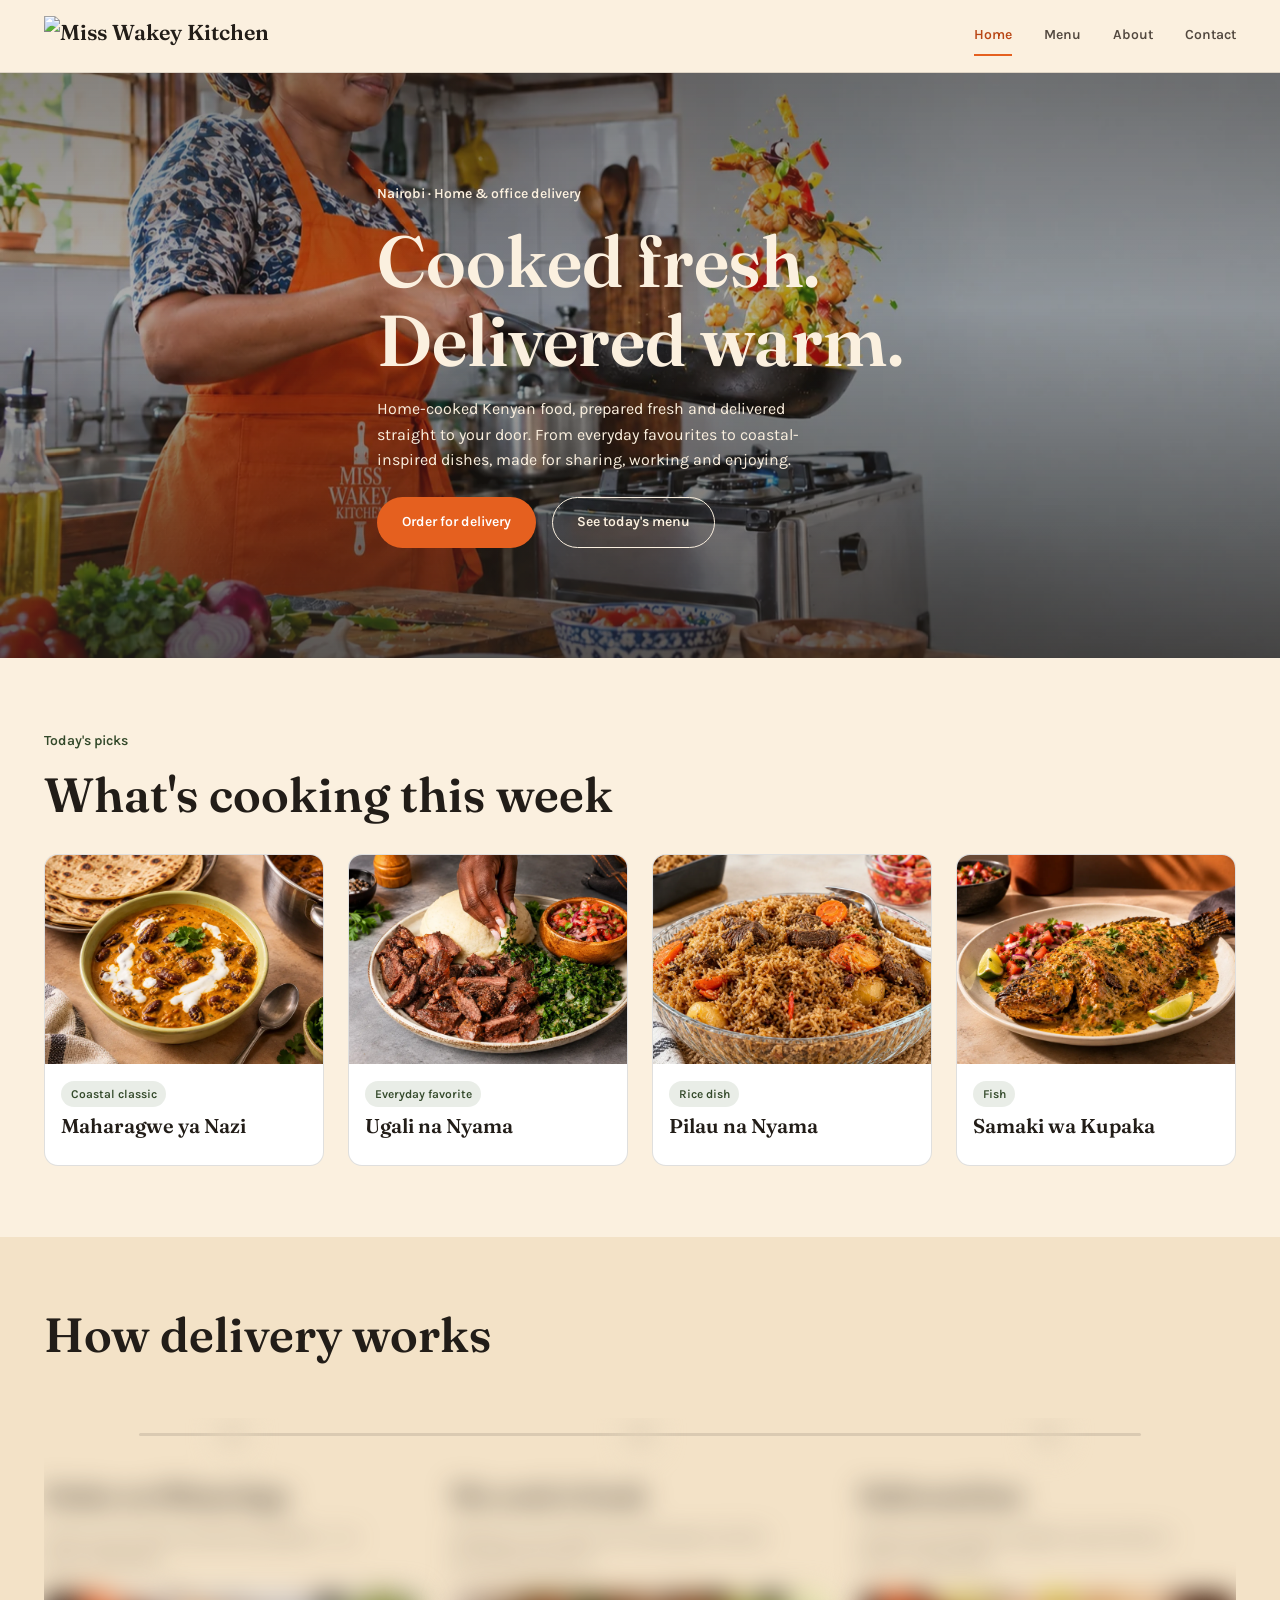
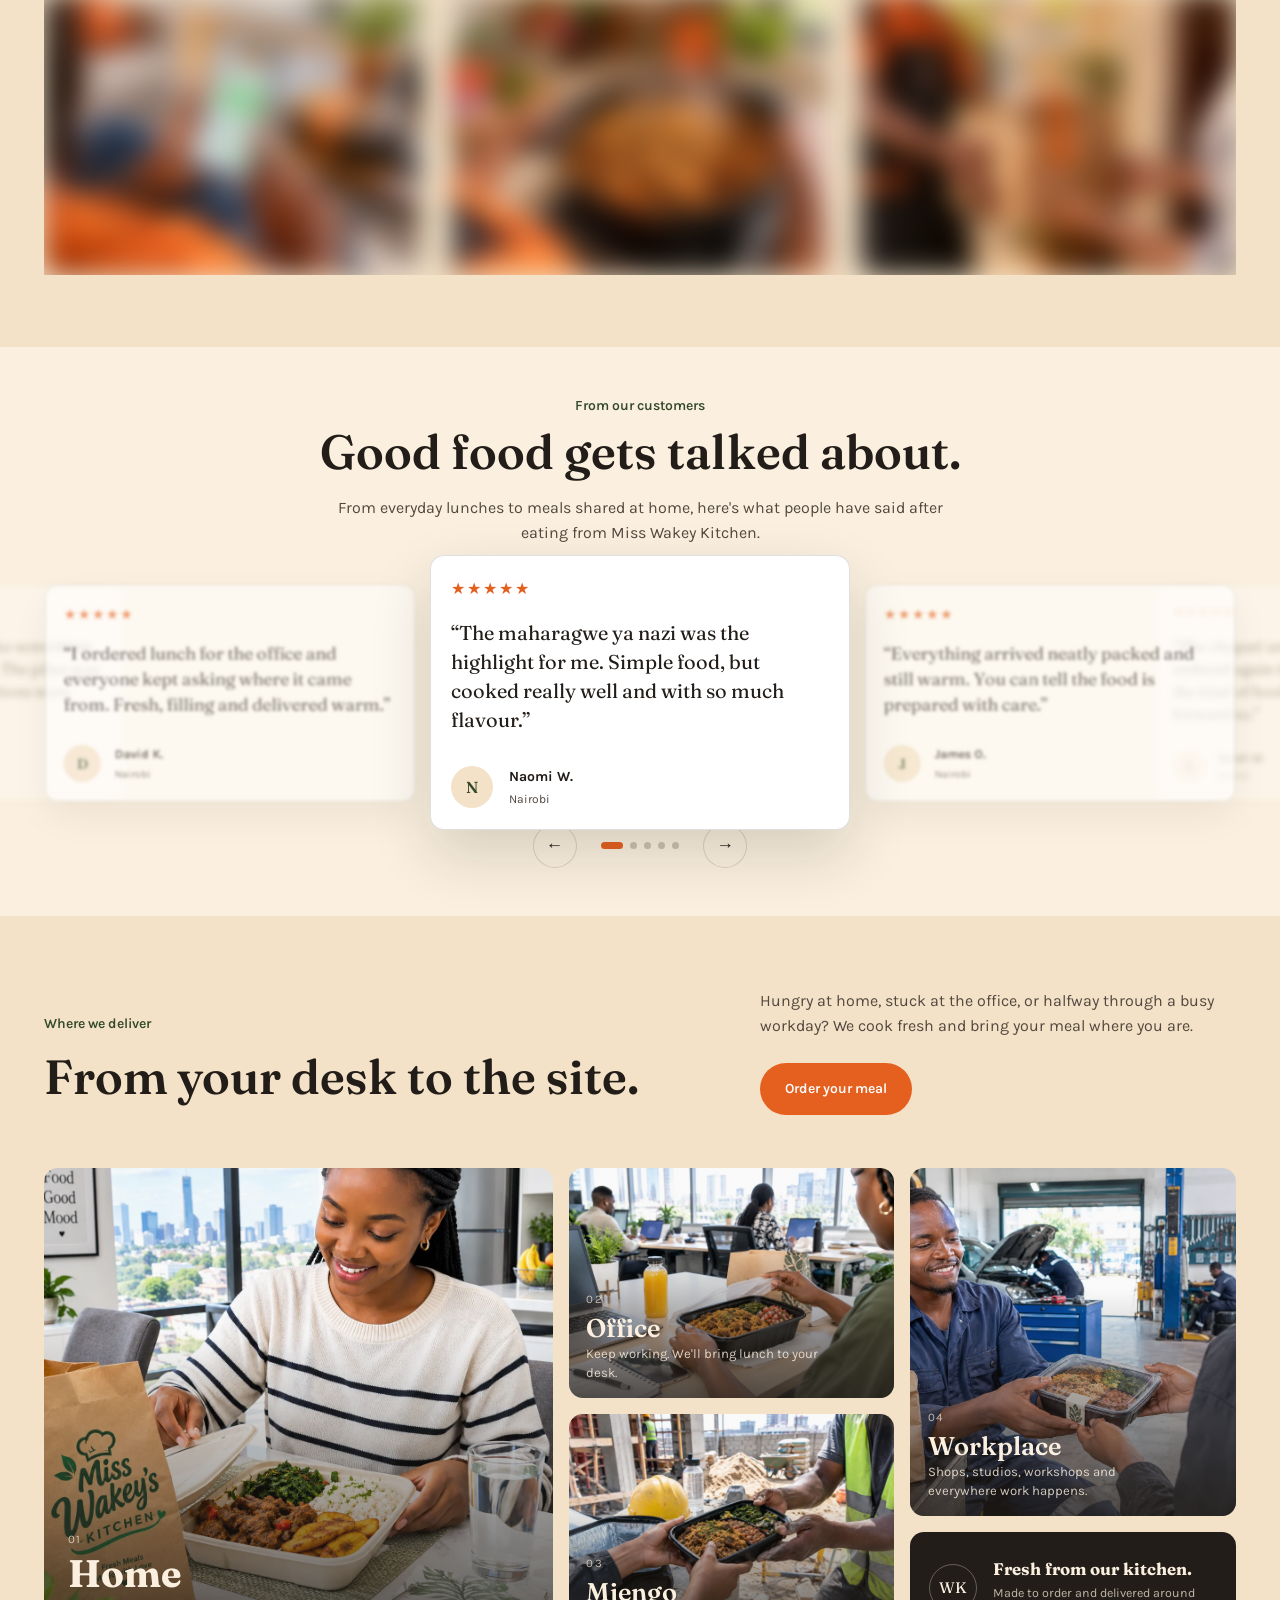
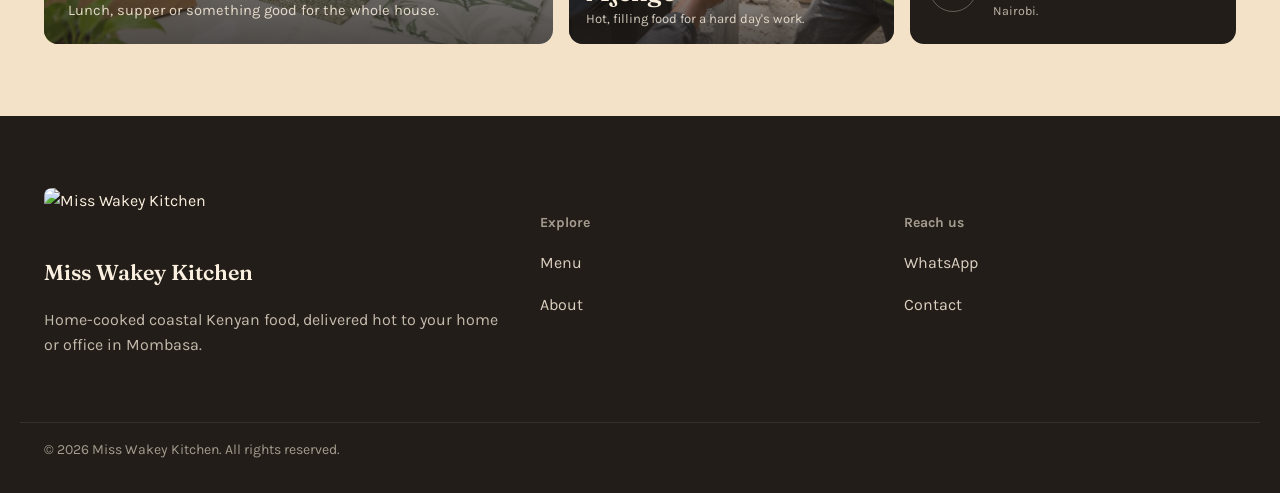
==== index.html @ 663f9834 "Add files via upload" ====
<!DOCTYPE html>
<html lang="en">
<head>
<meta charset="UTF-8">
<meta name="viewport" content="width=device-width, initial-scale=1.0">
<title>Miss Wakey Kitchen — Home-Cooked Coastal Food, Delivered</title>
<meta name="description" content="Miss Wakey Kitchen cooks fresh coastal Kenyan food — ugali, pilau, maharagwe ya nazi, mahamri and more — delivered hot to your home or office in Mombasa.">
<link rel="icon" type="image/png" href="images/logo/favicon.png">
<link rel="stylesheet" href="css/index.css">
</head>
<body>

<header class="site-header">
  <div class="container site-header__row">
    <a href="index.html" class="brand">
      <img src="images/logo/logo-mark.png" alt="Miss Wakey Kitchen">
    </a>
    <nav class="site-nav" aria-label="Primary">
      <a href="index.html" aria-current="page">Home</a>
      <a href="menu.html">Menu</a>
      <a href="about.html">About</a>
      <a href="contact.html">Contact</a>
    </nav>
    <button class="nav-toggle" aria-label="Open menu" aria-expanded="false">&#9776;</button>
  </div>
</header>

<main>

  <!-- ============ HERO — full screen, image-swap background ============ -->
  <section class="hero">
    <div class="hero__media">
      <div class="frame-sequence"
          data-frame-sequence
          data-src="images-webp/hero/hero"
          data-count="4"
          data-ext="webp"
          data-interval="4200">
      </div>
    </div>
    <div class="hero__scrim"></div>
    <div class="container hero__copy">
      <p class="eyebrow hero__eyebrow">Nairobi &middot; Home &amp; office delivery</p>
      <h1 class="hero__title">Cooked fresh.<br>Delivered warm.</h1>
      <p class="hero__desc">Home-cooked Kenyan food, prepared fresh and delivered straight to your door. From everyday favourites to coastal-inspired dishes, made for sharing, working and enjoying.</p>
      <div class="hero__cta">
        <a href="order.html" class="btn btn--primary">Order for delivery</a>
        <a href="menu.html" class="btn btn--ghost">See today's menu</a>
      </div>
    </div>
  </section>

  <!-- ============ THIS WEEK'S MENU — 4-card deal animation ============ -->
  <section class="cook-section" aria-labelledby="menu-heading">
    <div class="container">
      <p class="eyebrow">Today's picks</p>
      <h2 id="menu-heading">What's cooking this week</h2>
      <div class="cook-cards" data-deal-cards>
        <article class="cook-card" style="--i:0">
          <div class="cook-card__img"><img src="images-webp/food/samaki.webp" alt="Samaki wa Kupaka"></div>
          <div class="cook-card__body">
            <span class="cook-card__tag">Fish</span>
            <h3 class="cook-card__name">Samaki wa Kupaka</h3>
          </div>
        </article>
        <article class="cook-card" style="--i:1">
          <div class="cook-card__img"><img src="images-webp/food/pilau.webp" alt="Pilau na Nyama"></div>
          <div class="cook-card__body">
            <span class="cook-card__tag">Rice dish</span>
            <h3 class="cook-card__name">Pilau na Nyama</h3>
          </div>
        </article>
        <article class="cook-card" style="--i:2">
          <div class="cook-card__img"><img src="images-webp/food/ugali-nyama.webp" alt="Ugali na Nyama Choma"></div>
          <div class="cook-card__body">
            <span class="cook-card__tag">Everyday favorite</span>
            <h3 class="cook-card__name">Ugali na Nyama</h3>
          </div>
        </article>
        <article class="cook-card" style="--i:3">
          <div class="cook-card__img"><img src="images-webp/food/maharagwe.webp" alt="Maharagwe ya Nazi"></div>
          <div class="cook-card__body">
            <span class="cook-card__tag">Coastal classic</span>
            <h3 class="cook-card__name">Maharagwe ya Nazi</h3>
          </div>
        </article>
      </div>
    </div>
  </section>

<!-- ============ HOW DELIVERY WORKS ============ -->
<section class="alt delivery-steps-section" aria-labelledby="steps-heading">
  <div class="container">
    <h2 id="steps-heading">How delivery works</h2>

    <div class="steps-track-wrap">
      <div class="steps-track">

        <div class="step">
          <div class="step__number">01</div>
          <div class="step__content">
            <h3>Order on WhatsApp</h3>
            <p>Send us your order and delivery address — no app to download.</p>
          </div>
          <img
            class="step__img"
            src="images-webp/steps/step-order.webp"
            alt="Ordering food on WhatsApp"
          >
        </div>

        <div class="step">
          <div class="step__number">02</div>
          <div class="step__content">
            <h3>We cook it fresh</h3>
            <p>Nothing is pre-made. Your order goes into the pot after you send it.</p>
          </div>
          <img
            class="step__img"
            src="images-webp/steps/step-cook.webp"
            alt="Cooking a fresh food order"
          >
        </div>

        <div class="step">
          <div class="step__number">03</div>
          <div class="step__content">
            <h3>Delivered hot</h3>
            <p>Packed and brought straight to your home or office in Mombasa.</p>
          </div>
          <img
            class="step__img"
            src="images-webp/steps/step-deliver.webp"
            alt="Fresh food being delivered"
          >
        </div>

      </div>
    </div>
  </div>
</section>

  <!-- ============ CUSTOMER REVIEWS ============ -->
<section class="reviews-section" aria-labelledby="reviews-heading">
  <div class="container">

    <div class="reviews-intro">
      <p class="eyebrow">From our customers</p>
      <h2 id="reviews-heading">Good food gets talked about.</h2>
      <p>
        From everyday lunches to meals shared at home, here's what people
        have said after eating from Miss Wakey Kitchen.
      </p>
    </div>

    <div class="reviews-carousel" data-reviews>

      <article class="review-card review-card--1" data-review="0">
        <div class="review-card__stars" aria-label="5 out of 5 stars">
          ★★★★★
        </div>
        <p class="review-card__text">
          “The food tastes exactly like something you would make at home.
          The pilau was full of flavour and the portions were generous.”
        </p>
        <div class="review-card__author">
          <div class="review-card__avatar">A</div>
          <div>
            <strong>Angela M.</strong>
            <span>Nairobi</span>
          </div>
        </div>
      </article>

      <article class="review-card review-card--2" data-review="1">
        <div class="review-card__stars" aria-label="5 out of 5 stars">
          ★★★★★
        </div>
        <p class="review-card__text">
          “I ordered lunch for the office and everyone kept asking where
          it came from. Fresh, filling and delivered warm.”
        </p>
        <div class="review-card__author">
          <div class="review-card__avatar">D</div>
          <div>
            <strong>David K.</strong>
            <span>Nairobi</span>
          </div>
        </div>
      </article>

      <article class="review-card review-card--3" data-review="2">
        <div class="review-card__stars" aria-label="5 out of 5 stars">
          ★★★★★
        </div>
        <p class="review-card__text">
          “The maharagwe ya nazi was the highlight for me. Simple food,
          but cooked really well and with so much flavour.”
        </p>
        <div class="review-card__author">
          <div class="review-card__avatar">N</div>
          <div>
            <strong>Naomi W.</strong>
            <span>Nairobi</span>
          </div>
        </div>
      </article>

      <article class="review-card review-card--4" data-review="3">
        <div class="review-card__stars" aria-label="5 out of 5 stars">
          ★★★★★
        </div>
        <p class="review-card__text">
          “Everything arrived neatly packed and still warm. You can tell
          the food is prepared with care.”
        </p>
        <div class="review-card__author">
          <div class="review-card__avatar">J</div>
          <div>
            <strong>James O.</strong>
            <span>Nairobi</span>
          </div>
        </div>
      </article>

      <article class="review-card review-card--5" data-review="4">
        <div class="review-card__stars" aria-label="5 out of 5 stars">
          ★★★★★
        </div>
        <p class="review-card__text">
          “The chapati and beef were so good I ordered again the following
          week. This is the kind of food you actually look forward to.”
        </p>
        <div class="review-card__author">
          <div class="review-card__avatar">S</div>
          <div>
            <strong>Sarah W.</strong>
            <span>Nairobi</span>
          </div>
        </div>
      </article>

    </div>

    <div class="reviews-controls">
      <button type="button" class="reviews-arrow reviews-arrow--prev"
              data-review-prev aria-label="Previous review">
        ←
      </button>

      <div class="reviews-dots" data-review-dots></div>

      <button type="button" class="reviews-arrow reviews-arrow--next"
              data-review-next aria-label="Next review">
        →
      </button>
    </div>

  </div>
</section>

  <!-- ============ WHERE WE DELIVER ============ -->
<section class="delivery-section" aria-labelledby="delivery-heading">
  <div class="container">

    <div class="delivery-intro">
      <div>
        <p class="eyebrow">Where we deliver</p>
        <h2 id="delivery-heading">From your desk to the site.</h2>
      </div>

      <div class="delivery-intro__copy">
        <p>
          Hungry at home, stuck at the office, or halfway through a busy
          workday? We cook fresh and bring your meal where you are.
        </p>
        <a href="order.html" class="btn btn--primary">Order your meal</a>
      </div>
    </div>

    <div class="delivery-layout">

      <div class="delivery-feature">
        <img
          src="images-webp/delivery/delivery-home.webp"
          alt="Freshly prepared meal being enjoyed at home"
        >
        <div class="delivery-feature__label">
          <span>01</span>
          <strong>Home</strong>
          <p>Lunch, supper or something good for the whole house.</p>
        </div>
      </div>

      <div class="delivery-stack">

        <article class="delivery-card delivery-card--office">
          <img
            src="images-webp/delivery/delivery-office.webp"
            alt="Lunch delivery at an office"
          >
          <div class="delivery-card__overlay">
            <span>02</span>
            <h3>Office</h3>
            <p>Keep working. We'll bring lunch to your desk.</p>
          </div>
        </article>

        <article class="delivery-card delivery-card--site">
          <img
            src="images-webp/delivery/delivery-site.webp"
            alt="Meal delivery at a construction site"
          >
          <div class="delivery-card__overlay">
            <span>03</span>
            <h3>Mjengo</h3>
            <p>Hot, filling food for a hard day's work.</p>
          </div>
        </article>

      </div>

      <div class="delivery-side">

        <article class="delivery-card delivery-card--work">
          <img
            src="images-webp/delivery/delivery-workplace.webp"
            alt="Food delivery to a workplace"
          >
          <div class="delivery-card__overlay">
            <span>04</span>
            <h3>Workplace</h3>
            <p>Shops, studios, workshops and everywhere work happens.</p>
          </div>
        </article>

        <div class="delivery-note">
          <span class="delivery-note__mark">WK</span>
          <div>
            <strong>Fresh from our kitchen.</strong>
            <p>Made to order and delivered around Nairobi.</p>
          </div>
        </div>

      </div>

    </div>

  </div>
</section>

</main>

<footer class="site-footer">
  <div class="container footer-grid">
    <div>
      <img src="images/logo/logo-mark.png" alt="Miss Wakey Kitchen" class="footer-logo">
      <p class="brand" style="color:var(--color-paper)">Miss Wakey Kitchen</p>
      <p style="color:var(--color-paper); opacity:.75;">Home-cooked coastal Kenyan food, delivered hot to your home or office in Mombasa.</p>
    </div>
    <div>
      <h5>Explore</h5>
      <p><a href="menu.html">Menu</a></p>
      <p><a href="about.html">About</a></p>
    </div>
    <div>
      <h5>Reach us</h5>
      <p><a href="https://wa.me/254746419205">WhatsApp</a></p>
      <p><a href="contact.html">Contact</a></p>
    </div>
  </div>
  <div class="container footer-bottom">
    &copy; <span id="year"></span> Miss Wakey Kitchen. All rights reserved.
  </div>
</footer>

<script src="js/main.js"></script>
<script>
  // Pick the kitchen sequence + label to match the time of day.
  // Cycle: morning -> afternoon -> evening -> night -> morning again.
  (function () {
    var hour = new Date().getHours();
    var period, label;
    if (hour >= 5 && hour < 11)      { period = 'morning';   label = 'Preparing this morning\u2019s breakfast'; }
    else if (hour >= 11 && hour < 16){ period = 'afternoon'; label = 'Cooking today\u2019s lunch'; }
    else if (hour >= 16 && hour < 21){ period = 'evening';   label = 'Plating this evening\u2019s dinner'; }
    else                              { period = 'night';     label = 'Closing up and cleaning the kitchen'; }

    var seq = document.getElementById('kitchen-sequence');
    if (seq) {
      seq.setAttribute('data-src', 'images/process/' + period);
      seq.setAttribute('data-count', '3');
    }
    var label_el = document.getElementById('kitchen-period-label');
    if (label_el) label_el.textContent = label;
  })();
</script>
<script src="js/frame-sequence.js"></script>
<script>
  // Deal the "What's cooking this week" cards in once the section is on screen.
  (function () {
    var cards = document.querySelector('[data-deal-cards]');
    if (!cards) return;
    var io = new IntersectionObserver(function (entries) {
      entries.forEach(function (entry) {
        if (entry.isIntersecting) {
          cards.classList.add('is-dealt');
          io.unobserve(entry.target);
        }
      });
    }, { threshold: 0.15, rootMargin: '0px 0px -10% 0px' });
    io.observe(cards);
  })();
  document.getElementById('year').textContent = new Date().getFullYear();
</script>
</body>
</html>
---- css/index.css ----
/* ============================================================
   MISS WAKEY KITCHEN — index.css
   Everything index.html needs: tokens, base, components, motion,
   and homepage layout.
   ============================================================ */

@import url('https://fonts.googleapis.com/css2?family=Fraunces:ital,opsz,wght@0,9..144,400;0,9..144,500;0,9..144,600;1,9..144,500&family=Karla:wght@400;500;600;700&display=swap');


/* ============================================================
   TOKENS
   ============================================================ */

:root {
  --color-ink:         #221D18;
  --color-ink-soft:    #52483F;
  --color-paper:       #FBF0DF;
  --color-paper-deep:  #F3E2C7;
  --color-orange:      #E5601F;
  --color-orange-dark: #B94614;
  --color-leaf:        #4B6B3F;
  --color-leaf-deep:   #33492A;
  --color-coconut:     #FFFFFF;
  --color-line:        rgba(34, 29, 24, 0.14);

  --font-display: "Fraunces", Georgia, "Times New Roman", serif;
  --font-body: "Karla", "Segoe UI", Arial, sans-serif;

  --fs-body: 1rem;
  --fs-small: 0.875rem;
  --fs-h5: 1.25rem;
  --fs-h4: 1.75rem;
  --fs-h3: 2.25rem;
  --fs-h2: 3rem;
  --fs-h1: clamp(2.5rem, 5vw + 1rem, 4.5rem);

  --sp-1: 0.5rem;
  --sp-2: 1rem;
  --sp-3: 1.5rem;
  --sp-4: 2rem;
  --sp-5: 3rem;
  --sp-6: 4.5rem;
  --sp-7: 7rem;

  --radius-card: 14px;
  --radius-pill: 999px;

  --ease: cubic-bezier(0.16, 1, 0.3, 1);
  --dur: 0.5s;

  --max-width: 1240px;
}


/* ============================================================
   REDUCED MOTION
   ============================================================ */

@media (prefers-reduced-motion: reduce) {
  *,
  *::before,
  *::after {
    animation-duration: 0.001ms !important;
    animation-iteration-count: 1 !important;
    transition-duration: 0.001ms !important;
    scroll-behavior: auto !important;
  }
}


/* ============================================================
   BASE
   ============================================================ */

* {
  box-sizing: border-box;
}

html {
  scroll-behavior: smooth;
}

body {
  margin: 0;
  background: var(--color-paper);
  color: var(--color-ink);
  font-family: var(--font-body);
  font-size: var(--fs-body);
  line-height: 1.6;
  -webkit-font-smoothing: antialiased;
}

img {
  max-width: 100%;
  display: block;
}

h1,
h2,
h3,
h4 {
  font-family: var(--font-display);
  font-weight: 600;
  line-height: 1.1;
  margin: 0 0 var(--sp-2);
  color: var(--color-ink);
}

h1 {
  font-size: var(--fs-h1);
}

h2 {
  font-size: var(--fs-h2);
}

h3 {
  font-size: var(--fs-h3);
}

h4 {
  font-size: var(--fs-h4);
}

p {
  margin: 0 0 var(--sp-2);
  max-width: 62ch;
  color: var(--color-ink-soft);
}

a {
  color: inherit;
  text-decoration: none;
}

.container {
  max-width: var(--max-width);
  margin-inline: auto;
  padding-inline: var(--sp-3);
}

section {
  padding-block: var(--sp-6);
}

section.alt {
  background: var(--color-paper-deep);
}

.eyebrow {
  font-family: var(--font-body);
  font-weight: 600;
  font-size: var(--fs-small);
  color: var(--color-leaf-deep);
}

:focus-visible {
  outline: 3px solid var(--color-orange);
  outline-offset: 3px;
}

.visually-hidden {
  position: absolute;
  width: 1px;
  height: 1px;
  overflow: hidden;
  clip: rect(0 0 0 0);
  white-space: nowrap;
}

.carousel::-webkit-scrollbar {
  height: 6px;
}

.carousel::-webkit-scrollbar-thumb {
  background: var(--color-line);
  border-radius: var(--radius-pill);
}


/* ============================================================
   COMPONENTS
   ============================================================ */


/* ---------------- Header ---------------- */

.site-header {
  position: sticky;
  top: 0;
  z-index: 50;
  background: var(--color-paper);
  border-bottom: 1px solid var(--color-line);
  transition: transform var(--dur) var(--ease);
}

.site-header.header--hidden {
  transform: translateY(-100%);
}

.site-header__row {
  display: flex;
  align-items: center;
  justify-content: space-between;
  padding-block: var(--sp-2);
}

.brand {
  display: flex;
  align-items: center;
  gap: var(--sp-1);
  font-family: var(--font-display);
  font-weight: 600;
  font-size: 1.35rem;
  color: var(--color-ink);
}

.brand img {
  height: 40px;
  width: auto;
}

.site-nav {
  display: flex;
  gap: var(--sp-4);
}

.site-nav a {
  font-weight: 600;
  font-size: var(--fs-small);
  color: var(--color-ink-soft);
  padding-block: var(--sp-1);
  border-bottom: 2px solid transparent;
  transition:
    color 0.2s ease,
    border-color 0.2s ease;
}

.site-nav a:hover,
.site-nav a[aria-current="page"] {
  color: var(--color-orange-dark);
  border-color: var(--color-orange);
}

.nav-toggle {
  display: none;
}

@media (max-width: 760px) {

  .site-nav {
    position: fixed;
    top: 64px;
    left: 0;
    right: 0;
    max-height: calc(100vh - 64px);
    overflow-y: auto;
    background: var(--color-paper);
    flex-direction: column;
    align-items: flex-start;
    padding: var(--sp-4) var(--sp-3);
    gap: var(--sp-3);
    border-bottom-left-radius: var(--radius-card);
    border-bottom-right-radius: var(--radius-card);
    box-shadow: 0 24px 45px rgba(34, 29, 24, 0.16);
    transform: translateY(-16px);
    opacity: 0;
    pointer-events: none;
    transition:
      transform var(--dur) var(--ease),
      opacity var(--dur) ease;
  }

  .site-nav.is-open {
    transform: translateY(0);
    opacity: 1;
    pointer-events: auto;
  }

  .nav-toggle {
    display: inline-flex;
    background: none;
    border: none;
    cursor: pointer;
    font-size: 1.75rem;
    color: var(--color-ink);
    line-height: 1;
  }
}


/* ---------------- Buttons ---------------- */

.btn {
  display: inline-flex;
  align-items: center;
  gap: var(--sp-1);
  padding: 0.85rem 1.5rem;
  border-radius: var(--radius-pill);
  font-weight: 600;
  font-size: var(--fs-small);
  border: 1px solid transparent;
  cursor: pointer;

  transition:
    transform 0.2s var(--ease),
    background 0.2s ease,
    box-shadow 0.2s ease;
}

.btn:hover {
  transform: translateY(-2px);
}

.btn--primary {
  background: var(--color-orange);
  color: var(--color-coconut);
}

.btn--primary:hover {
  background: var(--color-orange-dark);
}

.btn--ghost {
  background: transparent;
  color: var(--color-ink);
  border-color: var(--color-ink);
}

.btn--ghost:hover {
  background: var(--color-ink);
  color: var(--color-paper);
}

.btn--whatsapp {
  background: var(--color-leaf);
  color: var(--color-coconut);
}

.btn--whatsapp:hover {
  background: var(--color-leaf-deep);
}


/* ---------------- Carousel arrows ---------------- */

.carousel-controls {
  display: flex;
  gap: var(--sp-1);
}

.carousel-arrow {
  width: 42px;
  height: 42px;
  border-radius: 50%;
  border: 1px solid var(--color-line);
  background: var(--color-paper);

  display: inline-flex;
  align-items: center;
  justify-content: center;

  cursor: pointer;

  transition:
    background 0.2s ease,
    border-color 0.2s ease;
}

.carousel-arrow:hover {
  border-color: var(--color-orange);
}

.carousel-arrow svg {
  width: 18px;
  height: 18px;
  stroke: var(--color-ink);
}


/* ---------------- Dish / cook cards ---------------- */

.dish-card,
.cook-card {
  border-radius: var(--radius-card);
  overflow: hidden;
  background: var(--color-coconut);
  border: 1px solid var(--color-line);
}

.dish-card__img,
.cook-card__img {
  aspect-ratio: 4 / 3;
  background: var(--color-paper-deep);
  overflow: hidden;
}

.dish-card__img img,
.cook-card__img img {
  width: 100%;
  height: 100%;
  object-fit: cover;
}

.dish-card__body,
.cook-card__body {
  padding: var(--sp-2) var(--sp-2) var(--sp-3);
}

.dish-card__name,
.cook-card__name {
  font-family: var(--font-display);
  font-size: var(--fs-h5);
  margin-bottom: 0.25rem;
}

.dish-card__desc,
.cook-card__desc {
  font-size: var(--fs-small);
  margin-bottom: 0;
}

.dish-card__tag,
.cook-card__tag {
  display: inline-block;
  font-size: 0.75rem;
  font-weight: 600;
  color: var(--color-leaf-deep);
  background: rgba(75, 107, 63, 0.12);
  padding: 0.2rem 0.6rem;
  border-radius: var(--radius-pill);
  margin-bottom: var(--sp-1);
}


/* ---------------- Footer ---------------- */

.site-footer {
  background: var(--color-ink);
  color: var(--color-paper);
  padding-block: var(--sp-6) var(--sp-4);
}

.site-footer a {
  color: var(--color-paper);
  opacity: 0.85;
}

.site-footer a:hover {
  opacity: 1;
  color: var(--color-orange);
}

.site-footer h5 {
  font-family: var(--font-body);
  font-size: var(--fs-small);
  color: var(--color-paper);
  opacity: 0.6;
  margin-bottom: var(--sp-2);
}

.footer-logo {
  height: 52px;
  width: auto;
  margin-bottom: var(--sp-2);
  border-radius: 8px;
}

.footer-grid {
  display: grid;
  grid-template-columns: 1.4fr 1fr 1fr;
  gap: var(--sp-4);
}

.footer-bottom {
  margin-top: var(--sp-5);
  padding-top: var(--sp-2);
  border-top: 1px solid rgba(251, 240, 223, 0.15);
  font-size: var(--fs-small);
  opacity: 0.6;
}

@media (max-width: 760px) {

  .footer-grid {
    grid-template-columns: 1fr 1fr;
    column-gap: var(--sp-3);
    row-gap: var(--sp-4);
  }

  /* Unwrap the brand block so its logo, name, and tagline can be
     placed individually on the grid below, instead of stacking. */
  .footer-grid > div:first-child {
    display: contents;
  }

  .footer-grid > div:first-child > .footer-logo {
    grid-column: 1;
    grid-row: 1;
    justify-self: start;
    margin-bottom: 0;
  }

  .footer-grid > div:first-child > p.brand {
    grid-column: 2;
    grid-row: 1;
    align-self: center;
    margin: 0;
  }

  .footer-grid > div:first-child > p:not(.brand) {
    grid-column: 1 / -1;
    grid-row: 2;
    margin: 0;
  }

  /* Explore / Reach us sit side by side underneath */
  .footer-grid > div:nth-child(2) {
    grid-column: 1;
    grid-row: 3;
  }

  .footer-grid > div:nth-child(3) {
    grid-column: 2;
    grid-row: 3;
  }
}


/* ============================================================
   MOTION
   ============================================================ */


/* ---------------- Hero load-in ---------------- */

.hero__eyebrow,
.hero__title,
.hero__desc,
.hero__cta {
  opacity: 0;
  transform: translateY(18px);
  animation: rise 0.7s var(--ease) forwards;
}

.hero__eyebrow {
  animation-delay: 0.05s;
}

.hero__title {
  animation-delay: 0.15s;
}

.hero__desc {
  animation-delay: 0.3s;
}

.hero__cta {
  animation-delay: 0.42s;
}

@keyframes rise {
  to {
    opacity: 1;
    transform: translateY(0);
  }
}


/* ---------------- General reveal ---------------- */

[data-reveal] {
  opacity: 0;
  transform: translate3d(0, 28px, 0);
  will-change: transform, opacity;
  backface-visibility: hidden;

  transition:
    opacity 0.7s cubic-bezier(0.22, 1, 0.36, 1),
    transform 0.7s cubic-bezier(0.22, 1, 0.36, 1);
}

[data-reveal].is-visible {
  opacity: 1;
  transform: translate3d(0, 0, 0);
}

[data-reveal="down"] {
  transform: translate3d(0, -28px, 0);
}

[data-reveal="down"].is-visible {
  transform: translate3d(0, 0, 0);
}


/* ---------------- Generic carousel ---------------- */

.carousel {
  display: flex;
  gap: var(--sp-2);
  overflow-x: auto;
  scroll-snap-type: x proximity;
  scroll-behavior: smooth;
  padding-bottom: var(--sp-1);
}

.carousel > * {
  flex: 0 0 280px;
  scroll-snap-align: start;
}


/* ---------------- Frame sequence ---------------- */

.frame-sequence {
  position: relative;
  aspect-ratio: 4 / 3;
  border-radius: var(--radius-card);
  overflow: hidden;
  background: var(--color-ink);
}

.frame-sequence img {
  position: absolute;
  inset: 0;
  width: 100%;
  height: 100%;
  object-fit: cover;
  opacity: 0;
  transition: opacity 0.25s linear;
}

.frame-sequence img.is-active {
  opacity: 1;
}


/* ---------------- What's cooking card deal ---------------- */

.cook-cards.is-dealt .cook-card {
  transform: translate3d(0, 0, 0);
}

.cook-card {
  transform:
    translate3d(
      calc(-100% * var(--i) - var(--sp-3) * var(--i)),
      0,
      0
    );

  z-index: calc(var(--i) + 1);

  will-change: transform;
  backface-visibility: hidden;

  transition:
    transform 0.9s cubic-bezier(0.22, 1, 0.36, 1);

  transition-delay: calc(var(--i) * 0.1s);
}


/* ============================================================
   HOMEPAGE — HERO
   ============================================================ */

.hero {
  position: relative;
  height: 65vh;
  min-height: 480px;

  display: flex;
  align-items: center;

  overflow: hidden;
  color: var(--color-paper);
}

.hero__media {
  position: absolute;
  inset: 0;
  z-index: 0;
}

.hero__media .frame-sequence {
  height: 100%;
  border-radius: 0;
  aspect-ratio: unset;
}

.hero__scrim {
  position: absolute;
  inset: 0;
  z-index: 1;

  background:
    linear-gradient(
      180deg,
      rgba(34, 29, 24, 0.55) 0%,
      rgba(34, 29, 24, 0.35) 40%,
      rgba(34, 29, 24, 0.75) 100%
    );
}

.hero__copy {
  position: relative;
  z-index: 2;
}

.hero__eyebrow {
  color: var(--color-paper);
  opacity: 0.85;
  margin-bottom: var(--sp-2);
}

.hero__title {
  color: var(--color-paper);
}

.hero__desc {
  color: var(--color-paper);
  opacity: 0.92;
  max-width: 46ch;
  margin-bottom: var(--sp-3);
}

.hero__cta {
  display: flex;
  gap: var(--sp-2);
  flex-wrap: wrap;
}

.hero .btn--ghost {
  color: var(--color-paper);
  border-color: var(--color-paper);
}

.hero .btn--ghost:hover {
  background: var(--color-paper);
  color: var(--color-ink);
}


/* ============================================================
   THIS WEEK'S MENU
   ============================================================ */

.section-head {
  display: flex;
  align-items: baseline;
  justify-content: space-between;
  gap: var(--sp-2);
  margin-bottom: var(--sp-3);
}

.cook-section {
  overflow: hidden;
}

.cook-cards {
  display: grid;
  grid-template-columns: repeat(4, 1fr);
  gap: var(--sp-3);
  margin-top: var(--sp-4);
}

@media (max-width: 860px) {

  .cook-cards {
    grid-template-columns: repeat(2, 1fr);
  }

  .cook-card {
    transform: translate3d(0, 24px, 0);
  }

  .cook-cards.is-dealt .cook-card {
    transform: translate3d(0, 0, 0);
  }
}


/* ============================================================
   HOW DELIVERY WORKS — HORIZONTAL SEQUENCE
   ============================================================ */

.delivery-steps-section {
  overflow: hidden;
}

.delivery-steps-section > .container > h2 {
  max-width: 650px;
  margin-bottom: 3.5rem;
}


/* ------------------------------------------------------------
   TRACK WRAPPER
   ------------------------------------------------------------ */

.steps-track-wrap {
  position: relative;
  overflow: hidden;
  width: 100%;
}


/* ------------------------------------------------------------
   HORIZONTAL LINE
   ------------------------------------------------------------ */

.steps-track-wrap::before {
  content: "";
  position: absolute;

  top: 0.9rem;
  left: 8%;
  right: 8%;

  height: 3px;

  background: rgba(34, 29, 24, 0.12);
  border-radius: var(--radius-pill);

  z-index: 0;
}


/* Orange progress line */

.steps-track-wrap::after {
  content: "";
  position: absolute;

  top: 0.9rem;
  left: 8%;

  width: var(--steps-progress, 0%);

  height: 3px;

  background: var(--color-orange);
  border-radius: var(--radius-pill);

  z-index: 1;

  transform-origin: left center;

  transition:
    width 0.12s linear;
}


/* ------------------------------------------------------------
   THREE STEP GRID
   ------------------------------------------------------------ */

.steps-track {
  position: relative;
  z-index: 2;

  display: grid;
  grid-template-columns: repeat(3, 1fr);

  gap: var(--sp-4);

  width: 100%;
}


/* ------------------------------------------------------------
   INDIVIDUAL STEP
   ------------------------------------------------------------ */

.steps-track .step {
  position: relative;

  padding-top: 2rem;

  opacity: 0.25;

  transform:
    translateY(18px)
    scale(0.97);

  transition:
    opacity 0.45s ease,
    transform 0.55s cubic-bezier(0.22, 1, 0.36, 1);
}


/* Active step */

.steps-track .step.is-active {
  opacity: 1;

  transform:
    translateY(0)
    scale(1);
}


/* ------------------------------------------------------------
   NUMBER
   ------------------------------------------------------------ */

.step__number {
  position: absolute;

  top: 0;
  left: 50%;

  width: 32px;
  height: 32px;

  display: grid;
  place-items: center;

  transform: translateX(-50%);

  border-radius: 50%;

  background: var(--color-paper-deep);
  border: 3px solid var(--color-paper-deep);

  color: var(--color-ink-soft);

  font-family: var(--font-display);
  font-size: 0.8rem;
  font-weight: 600;

  z-index: 4;

  transition:
    background 0.35s ease,
    color 0.35s ease,
    border-color 0.35s ease,
    transform 0.35s var(--ease);
}


/* Active number */

.step.is-active .step__number {
  background: var(--color-orange);
  border-color: var(--color-orange);
  color: var(--color-coconut);

  transform:
    translateX(-50%)
    scale(1.08);
}


/* ------------------------------------------------------------
   STEP CONTENT
   ------------------------------------------------------------ */

.step__content {
  display: flex;
  flex-direction: column;
  gap: 0.75rem;

  padding-top: 2rem;
}

.step__content h3 {
  font-size: clamp(1.5rem, 2vw, 2rem);
  margin-bottom: 0.15rem;
}

.step__content p {
  margin: 0;

  font-size: 0.95rem;

  max-width: 36ch;
}


/* ------------------------------------------------------------
   STEP IMAGE
   ------------------------------------------------------------ */

.step__img {
  display: block;

  width: 100%;
  aspect-ratio: 4 / 3;

  object-fit: cover;

  margin-top: 1.25rem;

  border-radius: var(--radius-card);

  opacity: 0.45;

  transform: translateY(12px);

  transition:
    opacity 0.5s ease,
    transform 0.6s cubic-bezier(0.22, 1, 0.36, 1);
}

.step.is-active .step__img {
  opacity: 1;

  transform: translateY(0);
}


/* ------------------------------------------------------------
   TABLET
   ------------------------------------------------------------ */

@media (max-width: 860px) {

  .steps-track-wrap::before {
    left: 7%;
    right: 7%;
  }

  .steps-track-wrap::after {
    left: 7%;
  }

  .steps-track {
    gap: var(--sp-3);
  }

  .step__content h3 {
    font-size: 1.45rem;
  }

  .step__content p {
    font-size: 0.9rem;
  }
}


/* ------------------------------------------------------------
   MOBILE
   ------------------------------------------------------------ */

@media (max-width: 760px) {

  .delivery-steps-section > .container > h2 {
    margin-bottom: 2.5rem;
  }

  .steps-track-wrap {
    overflow: visible;
  }


  /* Vertical line */

  .steps-track-wrap::before {
    top: 0;
    bottom: 0;

    left: 15px;
    right: auto;

    width: 3px;
    height: auto;
  }


  /* Vertical progress */

  .steps-track-wrap::after {
    top: 0;
    left: 15px;

    width: 3px;
    height: var(--steps-progress, 0%);

    transition:
      height 0.12s linear;
  }


  .steps-track {
    display: grid;

    grid-template-columns: 1fr;

    gap: 3rem;

    padding-left: 2.75rem;
  }


  .steps-track .step {
    padding-top: 0;

    opacity: 0.25;

    transform:
      translateX(18px)
      scale(0.98);
  }

  .steps-track .step.is-active {
    transform:
      translateX(0)
      scale(1);
  }


  /* Numbers sit on vertical line */

  .step__number {
    top: 0;
    left: -2.75rem;

    transform: translateX(0);
  }

  .step.is-active .step__number {
    transform: scale(1.08);
  }


  .step__content {
    padding-top: 0;
  }


  .step__img {
    aspect-ratio: 16 / 10;
  }
}


/* ------------------------------------------------------------
   REDUCED MOTION
   ------------------------------------------------------------ */

@media (prefers-reduced-motion: reduce) {

  .steps-track-wrap::after,
  .steps-track .step,
  .step__number,
  .step__img {
    transition: none;
  }
}


/* ============================================================
   IN THE KITCHEN
   Kept for future/current pages using these components.
   ============================================================ */

.process-grid {
  display: grid;
  grid-template-columns: 1fr 1fr;
  gap: var(--sp-5);
  align-items: center;
}

.process-period {
  font-weight: 600;
  color: var(--color-orange-dark);
}

@media (max-width: 860px) {

  .process-grid {
    grid-template-columns: 1fr;
  }
}


/* ============================================================
   COMING SOON / TEASER GALLERY
   ============================================================ */

.teaser__intro {
  max-width: 560px;
  margin-bottom: var(--sp-4);
}

.teaser-gallery {
  display: grid;
  grid-template-columns: 1.3fr 1fr 1fr;
  grid-template-rows: 1fr 1fr;
  gap: var(--sp-2);
}

.teaser-gallery img {
  width: 100%;
  height: 100%;
  object-fit: cover;
  border-radius: var(--radius-card);
}

.teaser-img-1 {
  grid-column: 1;
  grid-row: 1 / 3;
}

.teaser-img-2 {
  grid-column: 2;
  grid-row: 1;
}

.teaser-img-3 {
  grid-column: 3;
  grid-row: 1;
}

.teaser-img-4 {
  grid-column: 2 / 4;
  grid-row: 2;
}

@media (max-width: 760px) {

  .teaser-gallery {
    grid-template-columns: 1fr 1fr;
    grid-template-rows: repeat(3, 200px);
  }

  .teaser-img-1 {
    grid-column: 1 / 3;
    grid-row: 1;
  }

  .teaser-img-2 {
    grid-column: 1;
    grid-row: 2;
  }

  .teaser-img-3 {
    grid-column: 2;
    grid-row: 2;
  }

  .teaser-img-4 {
    grid-column: 1 / 3;
    grid-row: 3;
  }
}


/* ============================================================
   CUSTOMER REVIEWS
   ============================================================ */

.reviews-section {
  overflow: hidden;
  padding-block: 3rem;
}

.reviews-intro {
  max-width: 650px;
  margin-inline: auto;
  text-align: center;
  margin-bottom: 2rem;
}

.reviews-intro .eyebrow {
  margin-bottom: var(--sp-1);
}

.reviews-intro h2 {
  margin-bottom: var(--sp-2);
}

.reviews-intro p {
  margin-inline: auto;
}


/* ---------------- Review stage ---------------- */

.reviews-carousel {
  position: relative;
  width: 100%;
  height: 230px;

  display: flex;
  align-items: center;
  justify-content: center;

  perspective: 1200px;
}


/* ---------------- Review cards ---------------- */

.review-card {
  position: absolute;

  width: min(420px, 72vw);
  min-height: 210px;

  padding: 1.25rem;

  display: flex;
  flex-direction: column;
  justify-content: space-between;

  background: var(--color-coconut);
  border: 1px solid var(--color-line);
  border-radius: var(--radius-card);

  box-shadow:
    0 18px 45px rgba(34, 29, 24, 0.10);

  transform-origin: center center;

  transition:
    transform 0.75s cubic-bezier(0.22, 0.61, 0.36, 1),
    opacity 0.55s ease,
    filter 0.55s ease,
    box-shadow 0.75s cubic-bezier(0.22, 0.61, 0.36, 1);

  will-change: transform, opacity, filter;
  backface-visibility: hidden;
}


/* ---------------- Review positions ---------------- */

.review-card[data-position="far-left"] {
  transform:
    translate3d(-680px, 0, 0)
    scale(0.78);

  opacity: 0.30;
  filter: blur(4px);
  z-index: 1;
  box-shadow: none;
}

.review-card[data-position="left"] {
  transform:
    translate3d(-410px, 0, 0)
    scale(0.88);

  opacity: 0.58;
  filter: blur(2px);
  z-index: 2;
}

.review-card[data-position="center"] {
  transform:
    translate3d(0, 0, 0)
    scale(1);

  opacity: 1;
  filter: blur(0);
  z-index: 5;

  box-shadow:
    0 24px 60px rgba(34, 29, 24, 0.16);
}

.review-card[data-position="right"] {
  transform:
    translate3d(410px, 0, 0)
    scale(0.88);

  opacity: 0.58;
  filter: blur(2px);
  z-index: 2;
}

.review-card[data-position="far-right"] {
  transform:
    translate3d(680px, 0, 0)
    scale(0.78);

  opacity: 0.30;
  filter: blur(4px);
  z-index: 1;
  box-shadow: none;
}


/* ---------------- Review content ---------------- */

.review-card__stars {
  color: var(--color-orange);
  font-size: 1rem;
  letter-spacing: 0.12em;
  margin-bottom: var(--sp-2);
}

.review-card__text {
  color: var(--color-ink);
  font-family: var(--font-display);
  font-size: 1.25rem;
  line-height: 1.45;
  margin: 0;
  max-width: none;
}

.review-card__author {
  display: flex;
  align-items: center;
  gap: var(--sp-2);
  margin-top: var(--sp-4);
}

.review-card__avatar {
  width: 42px;
  height: 42px;
  flex: 0 0 42px;

  display: flex;
  align-items: center;
  justify-content: center;

  border-radius: 50%;

  background: var(--color-paper-deep);
  color: var(--color-leaf-deep);

  font-family: var(--font-display);
  font-weight: 600;
  font-size: 1rem;
}

.review-card__author strong,
.review-card__author span {
  display: block;
}

.review-card__author strong {
  font-size: var(--fs-small);
  color: var(--color-ink);
}

.review-card__author span {
  font-size: 0.75rem;
  color: var(--color-ink-soft);
  margin-top: 2px;
}


/* ---------------- Review controls ---------------- */

.reviews-controls {
  display: flex;
  align-items: center;
  justify-content: center;
  gap: var(--sp-3);
  margin-top: 1rem;
}

.reviews-arrow {
  width: 44px;
  height: 44px;

  display: inline-flex;
  align-items: center;
  justify-content: center;

  border: 1px solid var(--color-line);
  border-radius: 50%;

  background: var(--color-paper);
  color: var(--color-ink);

  font-size: 1.1rem;
  cursor: pointer;

  transition:
    background 0.2s ease,
    color 0.2s ease,
    border-color 0.2s ease,
    transform 0.2s var(--ease);
}

.reviews-arrow:hover {
  background: var(--color-orange);
  color: var(--color-coconut);
  border-color: var(--color-orange);
  transform: translateY(-2px);
}

.reviews-arrow:active {
  transform: translateY(0);
}


/* ---------------- Review dots ---------------- */

.reviews-dots {
  display: flex;
  align-items: center;
  gap: 0.45rem;
}

.reviews-dot {
  width: 7px;
  height: 7px;
  padding: 0;

  border: none;
  border-radius: 50%;

  background: rgba(34, 29, 24, 0.22);
  cursor: pointer;

  transition:
    width 0.3s ease,
    background 0.3s ease;
}

.reviews-dot.is-active {
  width: 22px;
  border-radius: var(--radius-pill);
  background: var(--color-orange);
}


/* ---------------- Reviews tablet ---------------- */

@media (max-width: 1100px) {

  .review-card[data-position="far-left"] {
    transform:
      translate3d(-520px, 0, 0)
      scale(0.75);
  }

  .review-card[data-position="far-right"] {
    transform:
      translate3d(520px, 0, 0)
      scale(0.75);
  }

  .review-card[data-position="left"] {
    transform:
      translate3d(-320px, 0, 0)
      scale(0.86);
  }

  .review-card[data-position="right"] {
    transform:
      translate3d(320px, 0, 0)
      scale(0.86);
  }
}


/* ---------------- Reviews mobile ---------------- */

@media (max-width: 760px) {

  .reviews-section {
    padding-block: 2.5rem;
  }

  .reviews-intro {
    margin-bottom: var(--sp-4);
  }

  .reviews-carousel {
    height: 220px;
  }

  .review-card {
    width: min(380px, 82vw);
    min-height: 200px;
  }

  .review-card[data-position="far-left"] {
    transform:
      translate3d(-92vw, 0, 0)
      scale(0.76);

    opacity: 0;
    filter: blur(5px);
    pointer-events: none;
  }

  .review-card[data-position="far-right"] {
    transform:
      translate3d(92vw, 0, 0)
      scale(0.76);

    opacity: 0;
    filter: blur(5px);
    pointer-events: none;
  }

  .review-card[data-position="left"] {
    transform:
      translate3d(-58vw, 0, 0)
      scale(0.84);

    opacity: 0.35;
    filter: blur(2px);
  }

  .review-card[data-position="right"] {
    transform:
      translate3d(58vw, 0, 0)
      scale(0.84);

    opacity: 0.35;
    filter: blur(2px);
  }

  .review-card[data-position="center"] {
    transform:
      translate3d(0, 0, 0)
      scale(1);

    opacity: 1;
    filter: blur(0);
  }

  .review-card__text {
    font-size: 1.15rem;
  }
}


/* ---------------- Small phones ---------------- */

@media (max-width: 420px) {

  .reviews-carousel {
    height: 350px;
  }

  .review-card {
    width: 84vw;
    min-height: 285px;
  }

  .review-card[data-position="left"] {
    transform:
      translate3d(-60vw, 0, 0)
      scale(0.82);
  }

  .review-card[data-position="right"] {
    transform:
      translate3d(60vw, 0, 0)
      scale(0.82);
  }

  .review-card__text {
    font-size: 1.08rem;
  }
}


/* ============================================================
   WHERE WE DELIVER
   Matches the current HTML structure:
   .delivery-layout
     .delivery-feature
     .delivery-stack
       .delivery-card--office
       .delivery-card--site
     .delivery-side
       .delivery-card--work
       .delivery-note
   ============================================================ */

.delivery-section {
  padding-block: var(--sp-6);
  background: var(--color-paper-deep);
  overflow: hidden;
}

.delivery-intro {
  display: grid;
  grid-template-columns: 1.15fr 0.85fr;
  gap: var(--sp-6);
  align-items: end;

  margin-bottom: var(--sp-5);
}

.delivery-intro h2 {
  max-width: 620px;
}

.delivery-intro__copy {
  padding-bottom: 0.35rem;
}

.delivery-intro__copy p {
  max-width: 46ch;
  margin-bottom: var(--sp-3);
}


/* ---------------- Main composition ---------------- */

.delivery-layout {
  display: grid;

  grid-template-columns:
    1.25fr
    0.8fr
    0.8fr;

  grid-template-rows:
    230px
    230px;

  gap: var(--sp-2);
}


/* ---------------- Main home image ---------------- */

.delivery-feature {
  position: relative;

  grid-column: 1;
  grid-row: 1 / 3;

  min-height: 460px;

  overflow: hidden;
  border-radius: var(--radius-card);

  background: var(--color-ink);
}

.delivery-feature img,
.delivery-card img {
  width: 100%;
  height: 100%;
  object-fit: cover;

  transition:
    transform 0.7s var(--ease);
}

.delivery-feature:hover img,
.delivery-card:hover img {
  transform: scale(1.035);
}


/* ---------------- Image gradients ---------------- */

.delivery-feature::after,
.delivery-card::after {
  content: "";

  position: absolute;
  inset: 0;

  background:
    linear-gradient(
      180deg,
      rgba(34, 29, 24, 0.02) 35%,
      rgba(34, 29, 24, 0.78) 100%
    );

  pointer-events: none;
}


/* ---------------- Main image label ---------------- */

.delivery-feature__label {
  position: absolute;
  z-index: 2;

  left: 1.5rem;
  right: 1.5rem;
  bottom: 1.35rem;

  color: var(--color-paper);
}

.delivery-feature__label span,
.delivery-card__overlay span {
  display: block;

  margin-bottom: 0.35rem;

  font-size: 0.72rem;
  letter-spacing: 0.12em;
  text-transform: uppercase;

  opacity: 0.72;
}

.delivery-feature__label strong {
  display: block;

  font-family: var(--font-display);
  font-size: clamp(2rem, 3vw, 3rem);
  line-height: 1;

  margin-bottom: 0.4rem;
}

.delivery-feature__label p {
  color: rgba(251, 240, 223, 0.86);
  margin: 0;
  font-size: 0.92rem;
}


/* ---------------- Office / site stack ---------------- */

.delivery-stack {
  grid-column: 2;
  grid-row: 1 / 3;

  display: grid;
  grid-template-rows: 1fr 1fr;

  gap: var(--sp-2);

  min-width: 0;
}

.delivery-card {
  position: relative;
  min-width: 0;

  overflow: hidden;
  border-radius: var(--radius-card);

  background: var(--color-ink);
}

.delivery-card--office,
.delivery-card--site {
  min-height: 0;
}


/* ---------------- Workplace side ---------------- */

.delivery-side {
  grid-column: 3;
  grid-row: 1 / 3;

  display: grid;
  grid-template-rows: 1fr auto;

  gap: var(--sp-2);

  min-width: 0;
}

.delivery-card--work {
  min-height: 0;
}


/* ---------------- Delivery card text ---------------- */

.delivery-card__overlay {
  position: absolute;
  z-index: 2;

  left: 1.1rem;
  right: 1.1rem;
  bottom: 1rem;

  color: var(--color-paper);
}

.delivery-card__overlay h3 {
  color: var(--color-paper);

  font-size: clamp(1.4rem, 2vw, 2rem);

  margin-bottom: 0.2rem;
}

.delivery-card__overlay p {
  color: rgba(251, 240, 223, 0.82);

  font-size: 0.82rem;
  line-height: 1.4;

  margin: 0;
  max-width: 30ch;
}


/* ---------------- Small brand note ---------------- */

.delivery-note {
  min-height: 112px;

  display: flex;
  align-items: center;

  gap: 1rem;
  padding: 1.15rem;

  background: var(--color-ink);
  color: var(--color-paper);

  border-radius: var(--radius-card);
}

.delivery-note__mark {
  flex: 0 0 48px;

  width: 48px;
  height: 48px;

  display: grid;
  place-items: center;

  border: 1px solid rgba(251, 240, 223, 0.3);
  border-radius: 50%;

  font-family: var(--font-display);
  font-size: 0.95rem;
}

.delivery-note strong {
  display: block;

  font-family: var(--font-display);
  font-size: 1.05rem;

  margin-bottom: 0.15rem;
}

.delivery-note p {
  color: rgba(251, 240, 223, 0.72);

  font-size: 0.78rem;
  line-height: 1.4;

  margin: 0;
}


/* ============================================================
   DELIVERY — TABLET
   ============================================================ */

@media (max-width: 900px) {

  .delivery-intro {
    grid-template-columns: 1fr;
    gap: var(--sp-3);
  }

  .delivery-layout {
    grid-template-columns: 1.15fr 0.85fr;
    grid-template-rows: 240px 240px;
  }

  .delivery-feature {
    grid-column: 1;
    grid-row: 1 / 3;
  }

  .delivery-stack {
    grid-column: 2;
    grid-row: 1 / 3;
  }

  .delivery-side {
    grid-column: 1 / 3;
    grid-row: 3;

    display: grid;
    grid-template-columns: 1fr 0.7fr;

    min-height: 230px;
  }

  .delivery-card--work {
    min-height: 230px;
  }

  .delivery-note {
    min-height: 230px;
  }
}


/* ============================================================
   DELIVERY — MOBILE
   ============================================================ */

@media (max-width: 650px) {

  .delivery-section {
    padding-block: var(--sp-5);
  }

  .delivery-intro {
    margin-bottom: var(--sp-4);
  }

  .delivery-layout {
    display: grid;

    grid-template-columns: 1fr 1fr;
    grid-template-rows:
      300px
      190px
      190px;

    gap: var(--sp-2);
  }

  .delivery-feature {
    grid-column: 1 / 3;
    grid-row: 1;

    min-height: 0;
  }

  .delivery-stack {
    grid-column: 1 / 3;
    grid-row: 2;

    display: grid;
    grid-template-columns: 1fr 1fr;
    grid-template-rows: 1fr;

    gap: var(--sp-2);
  }

  .delivery-card--office,
  .delivery-card--site {
    min-height: 190px;
  }

  .delivery-side {
    grid-column: 1 / 3;
    grid-row: 3;

    display: grid;
    grid-template-columns: 1fr 1fr;

    gap: var(--sp-2);

    min-height: 0;
  }

  .delivery-card--work {
    min-height: 190px;
  }

  .delivery-note {
    min-height: 190px;
  }

  .delivery-feature__label {
    left: 1.1rem;
    right: 1.1rem;
    bottom: 1rem;
  }

  .delivery-feature__label strong {
    font-size: 2rem;
  }
}


/* ============================================================
   VERY SMALL SCREENS
   ============================================================ */

@media (max-width: 420px) {

  h2 {
    font-size: 2.35rem;
  }

  .container {
    padding-inline: 1rem;
  }

  .cook-cards {
    grid-template-columns: 1fr;
  }

  .delivery-layout {
    grid-template-rows:
      280px
      170px
      210px;
  }

  .delivery-stack {
    grid-template-columns: 1fr 1fr;
  }

  .delivery-card--office,
  .delivery-card--site {
    min-height: 170px;
  }

  .delivery-card--work,
  .delivery-note {
    min-height: 210px;
  }

  .delivery-note {
    padding: 0.85rem;
    gap: 0.65rem;
  }

  .delivery-note__mark {
    flex-basis: 40px;
    width: 40px;
    height: 40px;
  }
}
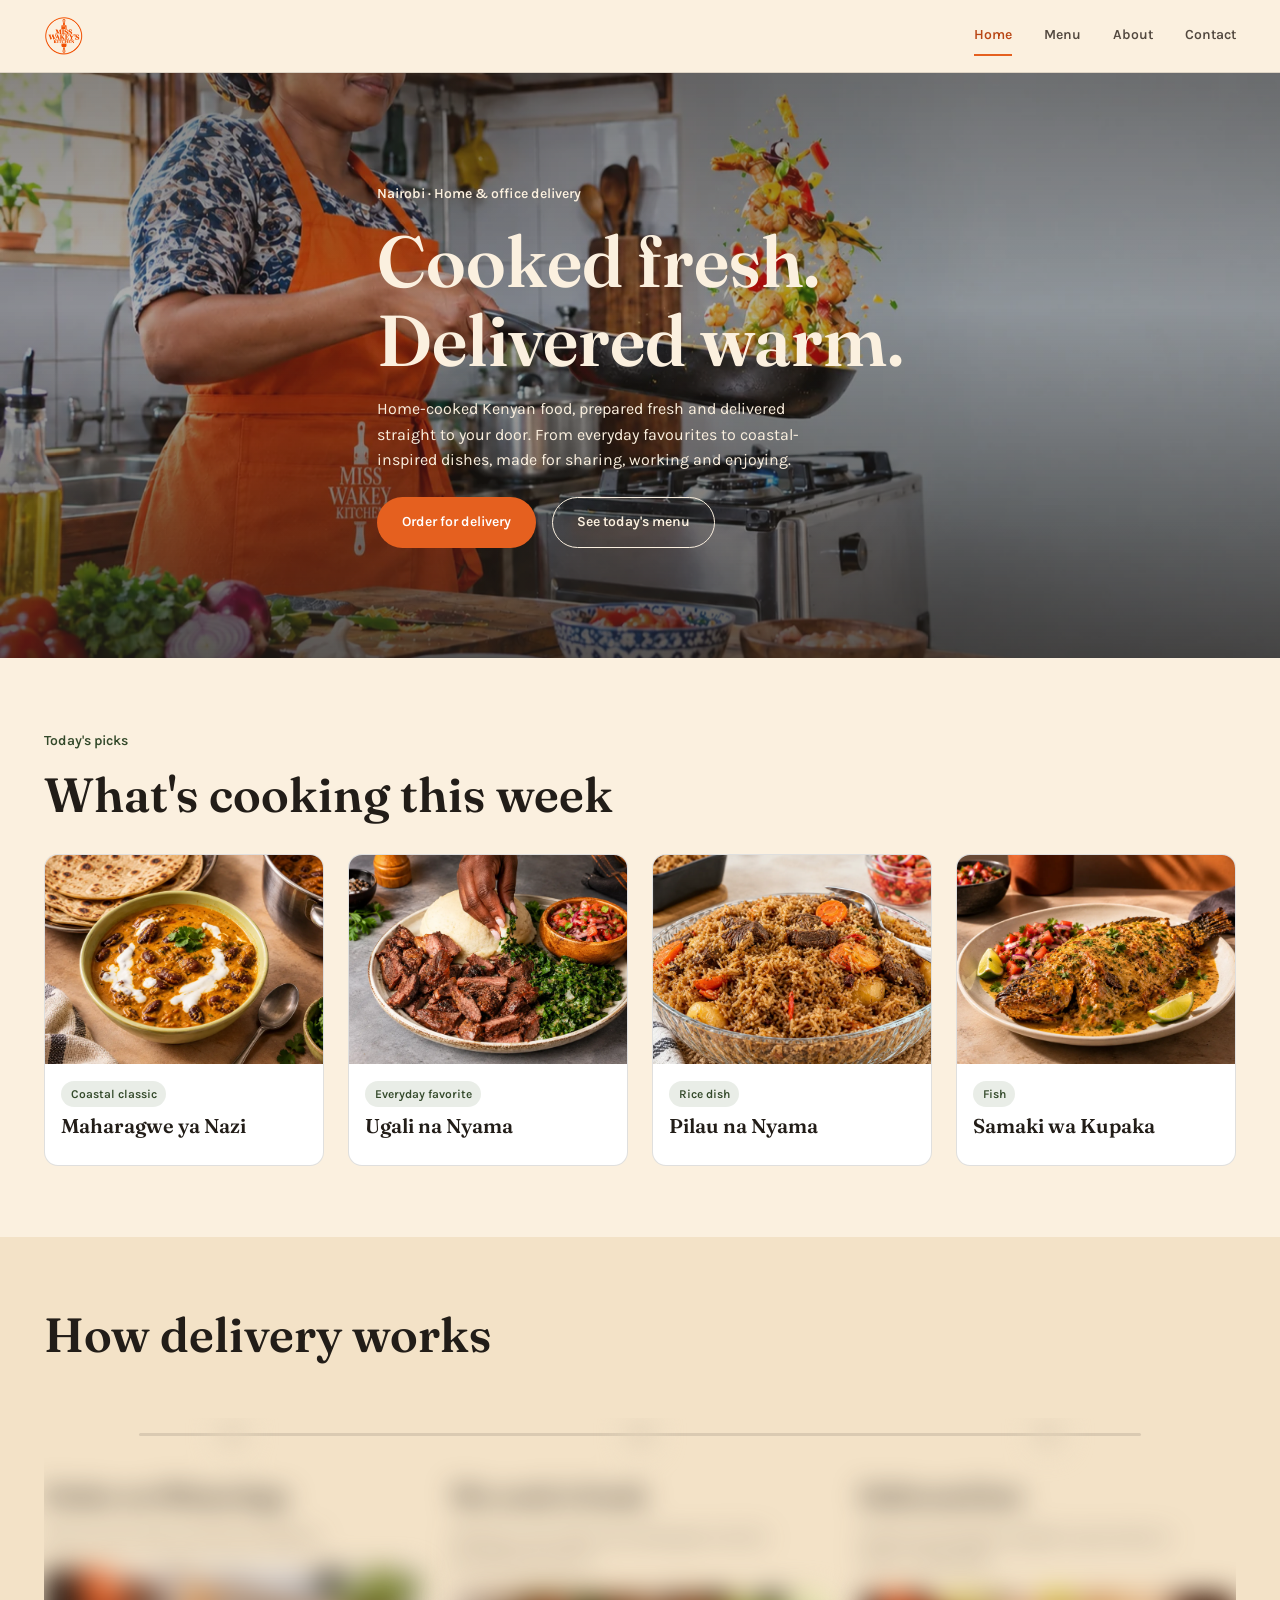
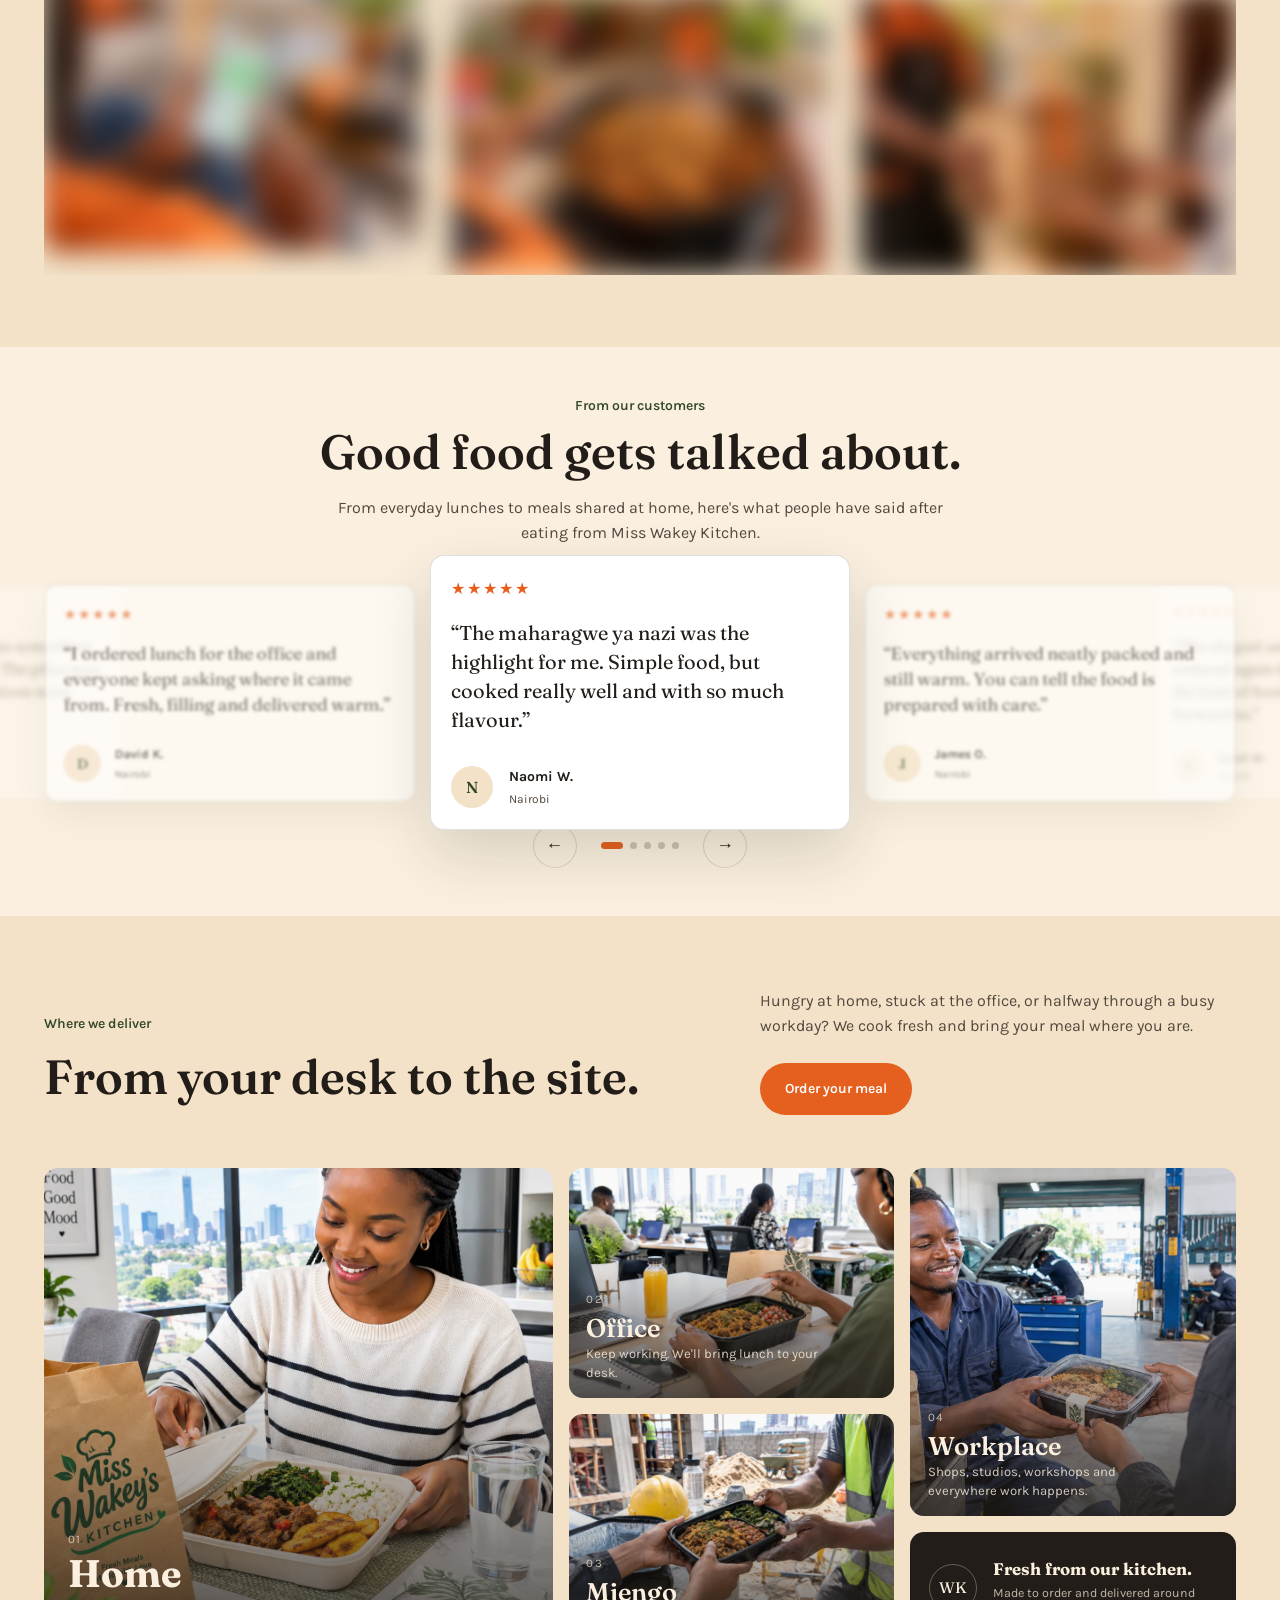
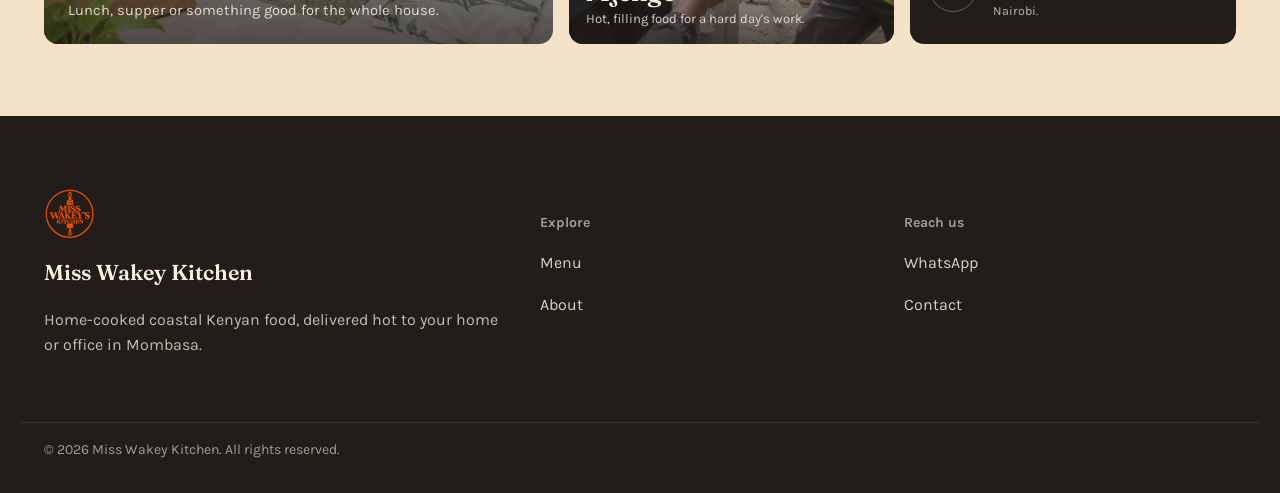
==== commit d5d02f4d: "Add files via upload" ====
--- a/index.html
+++ b/index.html
@@ -3,8 +3,8 @@
 <head>
 <meta charset="UTF-8">
 <meta name="viewport" content="width=device-width, initial-scale=1.0">
-<title>Miss Wakey Kitchen — Home-Cooked Coastal Food, Delivered</title>
-<meta name="description" content="Miss Wakey Kitchen cooks fresh coastal Kenyan food — ugali, pilau, maharagwe ya nazi, mahamri and more — delivered hot to your home or office in Mombasa.">
+<title>Miss Wakey Kitchen | Home-Cooked Coastal Food, Delivered</title>
+<meta name="description" content="Miss Wakey Kitchen cooks fresh coastal Kenyan food; Ugali, pilau, maharagwe ya nazi, mahamri and more, delivered hot to your home or office in Mombasa.">
 <link rel="icon" type="image/png" href="images/logo/favicon.png">
 <link rel="stylesheet" href="css/index.css">
 </head>
@@ -27,7 +27,7 @@
 
 <main>
 
-  <!-- ============ HERO — full screen, image-swap background ============ -->
+  <!-- ============ HERO | full screen, image-swap background ============ -->
   <section class="hero">
     <div class="hero__media">
       <div class="frame-sequence"
@@ -50,7 +50,7 @@
     </div>
   </section>
 
-  <!-- ============ THIS WEEK'S MENU — 4-card deal animation ============ -->
+  <!-- ============ THIS WEEK'S MENU | 4-card deal animation ============ -->
   <section class="cook-section" aria-labelledby="menu-heading">
     <div class="container">
       <p class="eyebrow">Today's picks</p>
@@ -100,7 +100,7 @@
           <div class="step__number">01</div>
           <div class="step__content">
             <h3>Order on WhatsApp</h3>
-            <p>Send us your order and delivery address — no app to download.</p>
+            <p>Send us your order and delivery address.</p>
           </div>
           <img
             class="step__img"
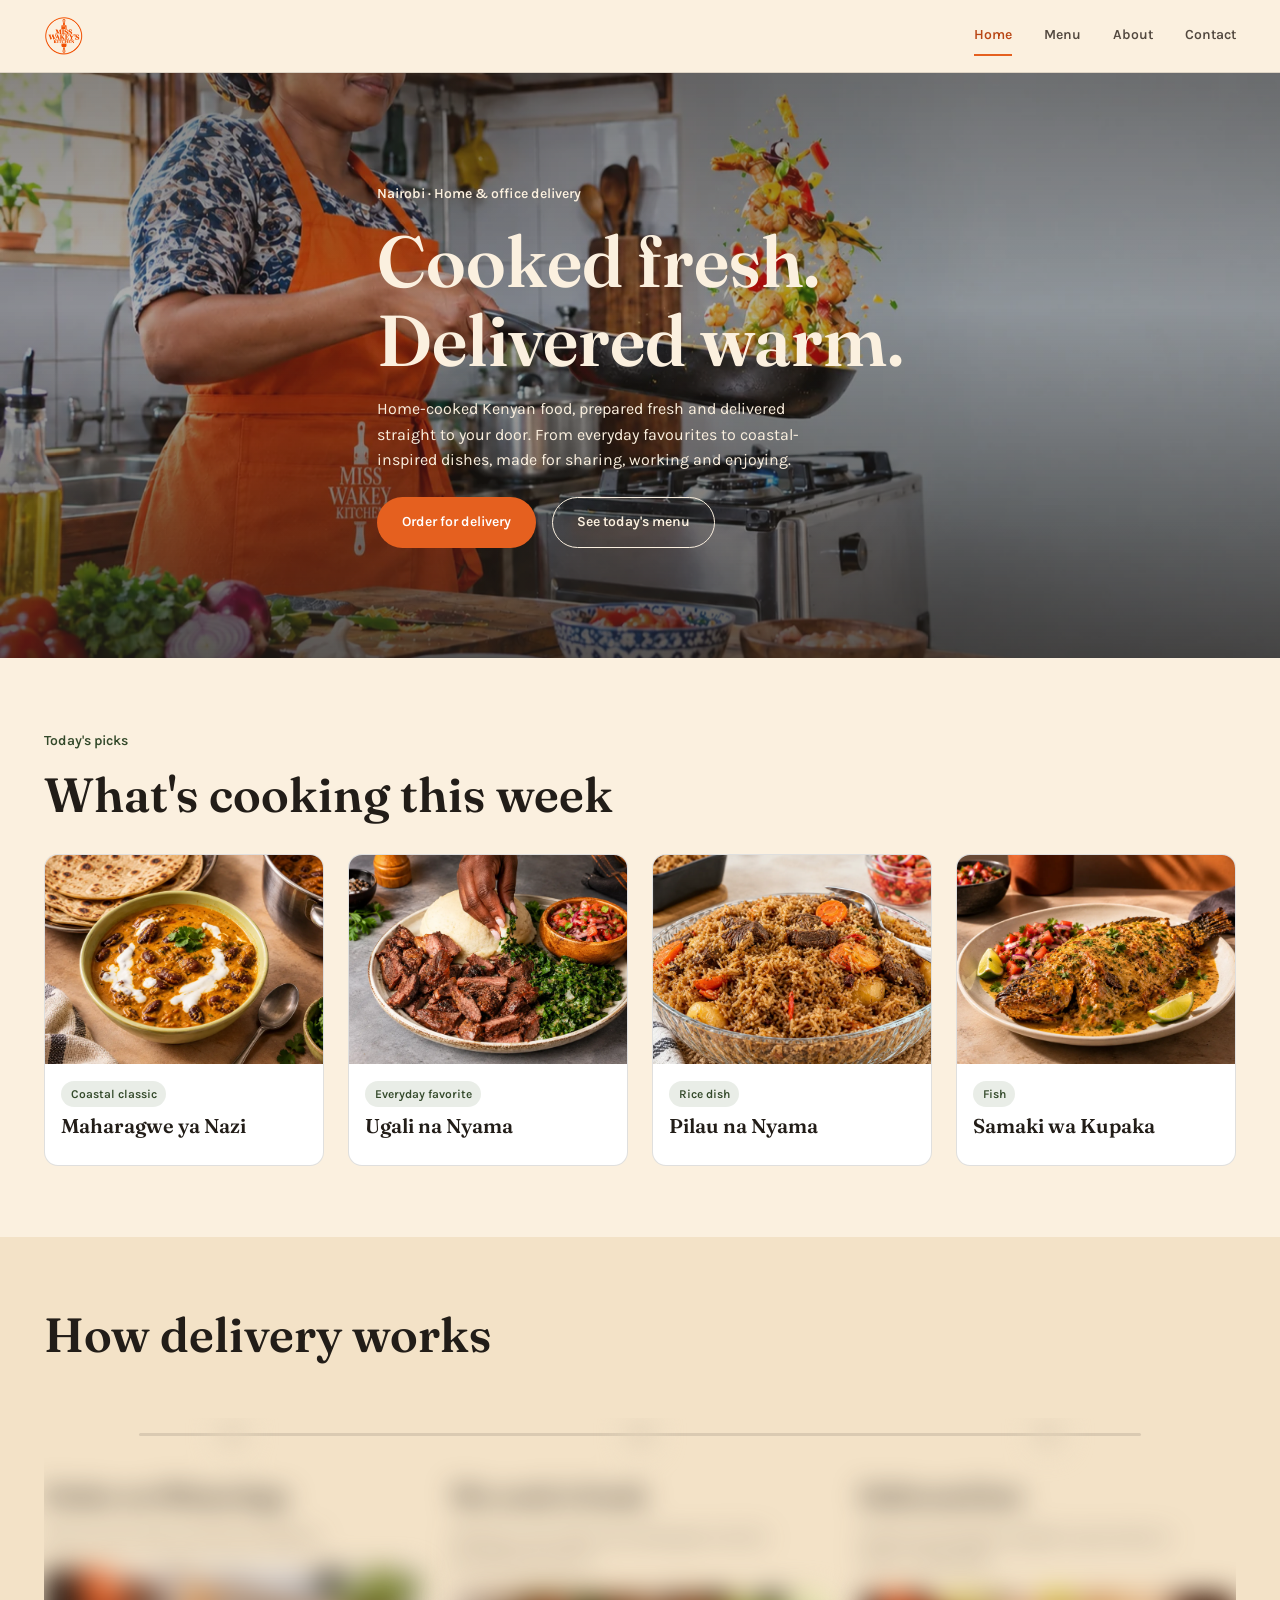
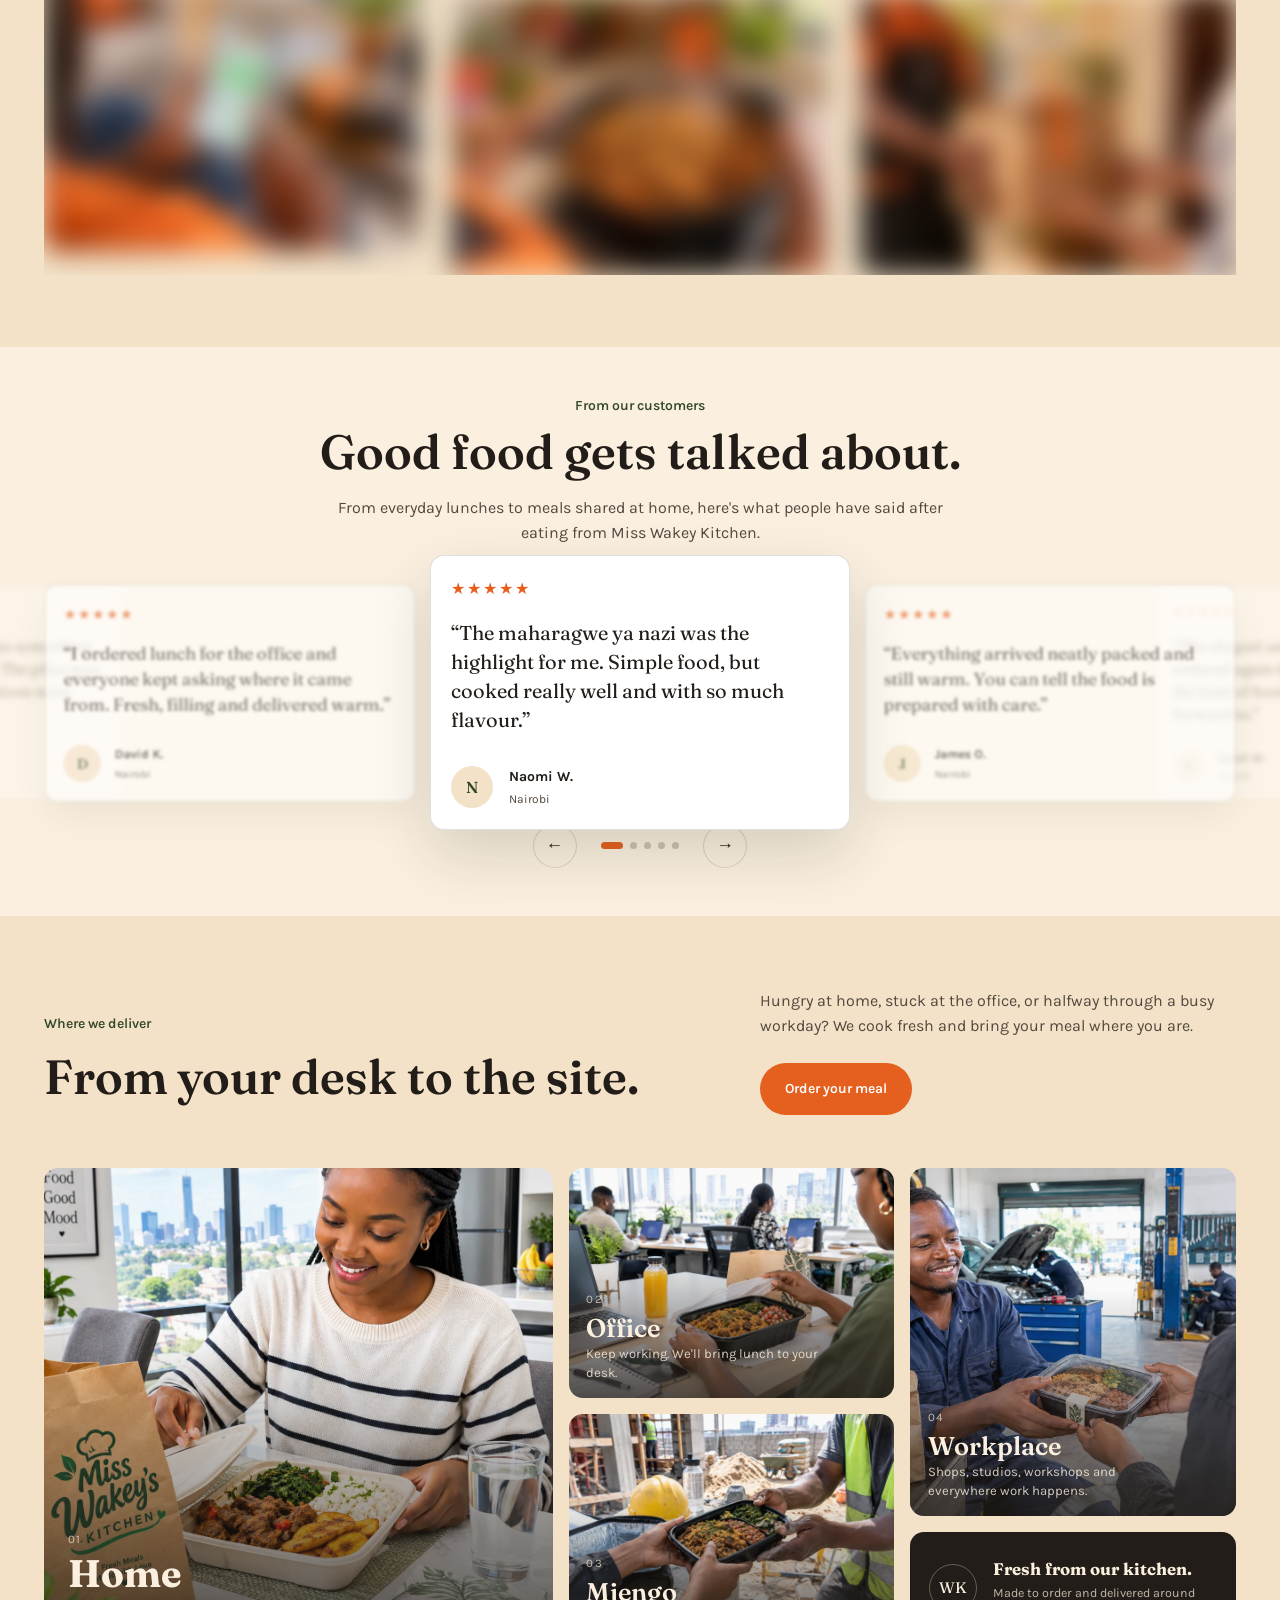
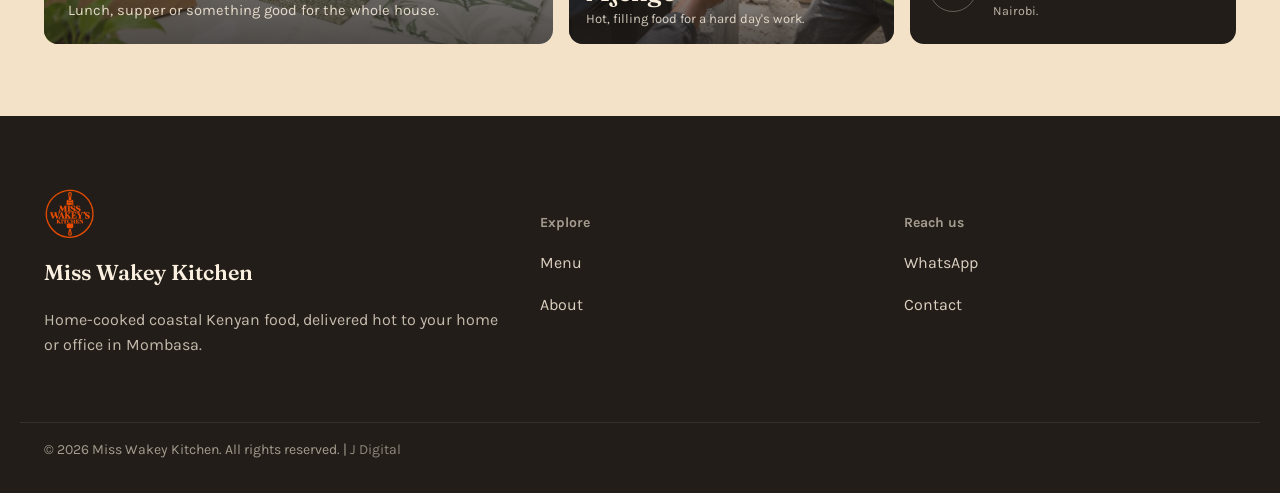
==== commit 72c46f37: "Add files via upload" ====
--- a/index.html
+++ b/index.html
@@ -4,7 +4,34 @@
 <meta charset="UTF-8">
 <meta name="viewport" content="width=device-width, initial-scale=1.0">
 <title>Miss Wakey Kitchen | Home-Cooked Coastal Food, Delivered</title>
-<meta name="description" content="Miss Wakey Kitchen cooks fresh coastal Kenyan food; Ugali, pilau, maharagwe ya nazi, mahamri and more, delivered hot to your home or office in Mombasa.">
+<meta name="description" content="Miss Wakey Kitchen offers delicious homemade Kenyan and coastal-inspired meals for home and office delivery in Nairobi. Order fresh, hearty food including pilau, chapati, maharagwe ya nazi, nyama, ugali and more.">
+<meta name="keywords" content="Miss Wakey Kitchen, food delivery Nairobi, homemade food Nairobi, Kenyan food Nairobi, coastal food Nairobi, home food delivery Nairobi, office food delivery Nairobi, pilau Nairobi, chapati Nairobi, maharagwe ya nazi, nyama, ugali">
+<meta name="author" content="Miss Wakey Kitchen">
+<meta name="robots" content="index, follow">
+<meta name="googlebot" content="index, follow">
+
+<link rel="canonical" href="https://misswakeyskitchen.netlify.app/">
+
+<!-- Open Graph -->
+<meta property="og:type" content="website">
+<meta property="og:site_name" content="Miss Wakey Kitchen">
+<meta property="og:title" content="Miss Wakey Kitchen | Homemade Food Delivery in Nairobi">
+<meta property="og:description" content="Fresh homemade Kenyan and coastal-inspired meals prepared for home and office delivery in Nairobi.">
+<meta property="og:url" content="https://misswakeyskitchen.netlify.app//">
+<meta property="og:image" content="https://misswakeyskitchen.netlify.app//images-webp/og/og-image.webp">
+<meta property="og:image:alt" content="Fresh homemade food prepared by Miss Wakey Kitchen">
+<meta property="og:locale" content="en_KE">
+
+<!-- X / Twitter -->
+<meta name="twitter:card" content="summary_large_image">
+<meta name="twitter:title" content="Miss Wakey Kitchen | Homemade Food Delivery in Nairobi">
+<meta name="twitter:description" content="Fresh homemade Kenyan and coastal-inspired meals for home and office delivery in Nairobi.">
+<meta name="twitter:image" content="https://misswakeyskitchen.netlify.app//images-webp/og/og-image.webp">
+<meta name="twitter:image:alt" content="Fresh homemade food prepared by Miss Wakey Kitchen">
+
+<!-- Mobile / theme -->
+<meta name="theme-color" content="#E5601F">
+
 <link rel="icon" type="image/png" href="images/logo/favicon.png">
 <link rel="stylesheet" href="css/index.css">
 </head>
@@ -44,7 +71,7 @@
       <h1 class="hero__title">Cooked fresh.<br>Delivered warm.</h1>
       <p class="hero__desc">Home-cooked Kenyan food, prepared fresh and delivered straight to your door. From everyday favourites to coastal-inspired dishes, made for sharing, working and enjoying.</p>
       <div class="hero__cta">
-        <a href="order.html" class="btn btn--primary">Order for delivery</a>
+        <a href="https://wa.me/254746419205" class="btn btn--primary">Order for delivery</a>
         <a href="menu.html" class="btn btn--ghost">See today's menu</a>
       </div>
     </div>
@@ -274,7 +301,7 @@
           Hungry at home, stuck at the office, or halfway through a busy
           workday? We cook fresh and bring your meal where you are.
         </p>
-        <a href="order.html" class="btn btn--primary">Order your meal</a>
+        <a href="https://wa.me/254746419205" class="btn btn--primary">Order your meal</a>
       </div>
     </div>
 
@@ -370,7 +397,8 @@
     </div>
   </div>
   <div class="container footer-bottom">
-    &copy; <span id="year"></span> Miss Wakey Kitchen. All rights reserved.
+    &copy; <span id="year"></span> Miss Wakey Kitchen. All rights reserved. |
+    <a href="https://josamkm.vercel.app/" aria-label="J Digital">J Digital</a>
   </div>
 </footer>
 
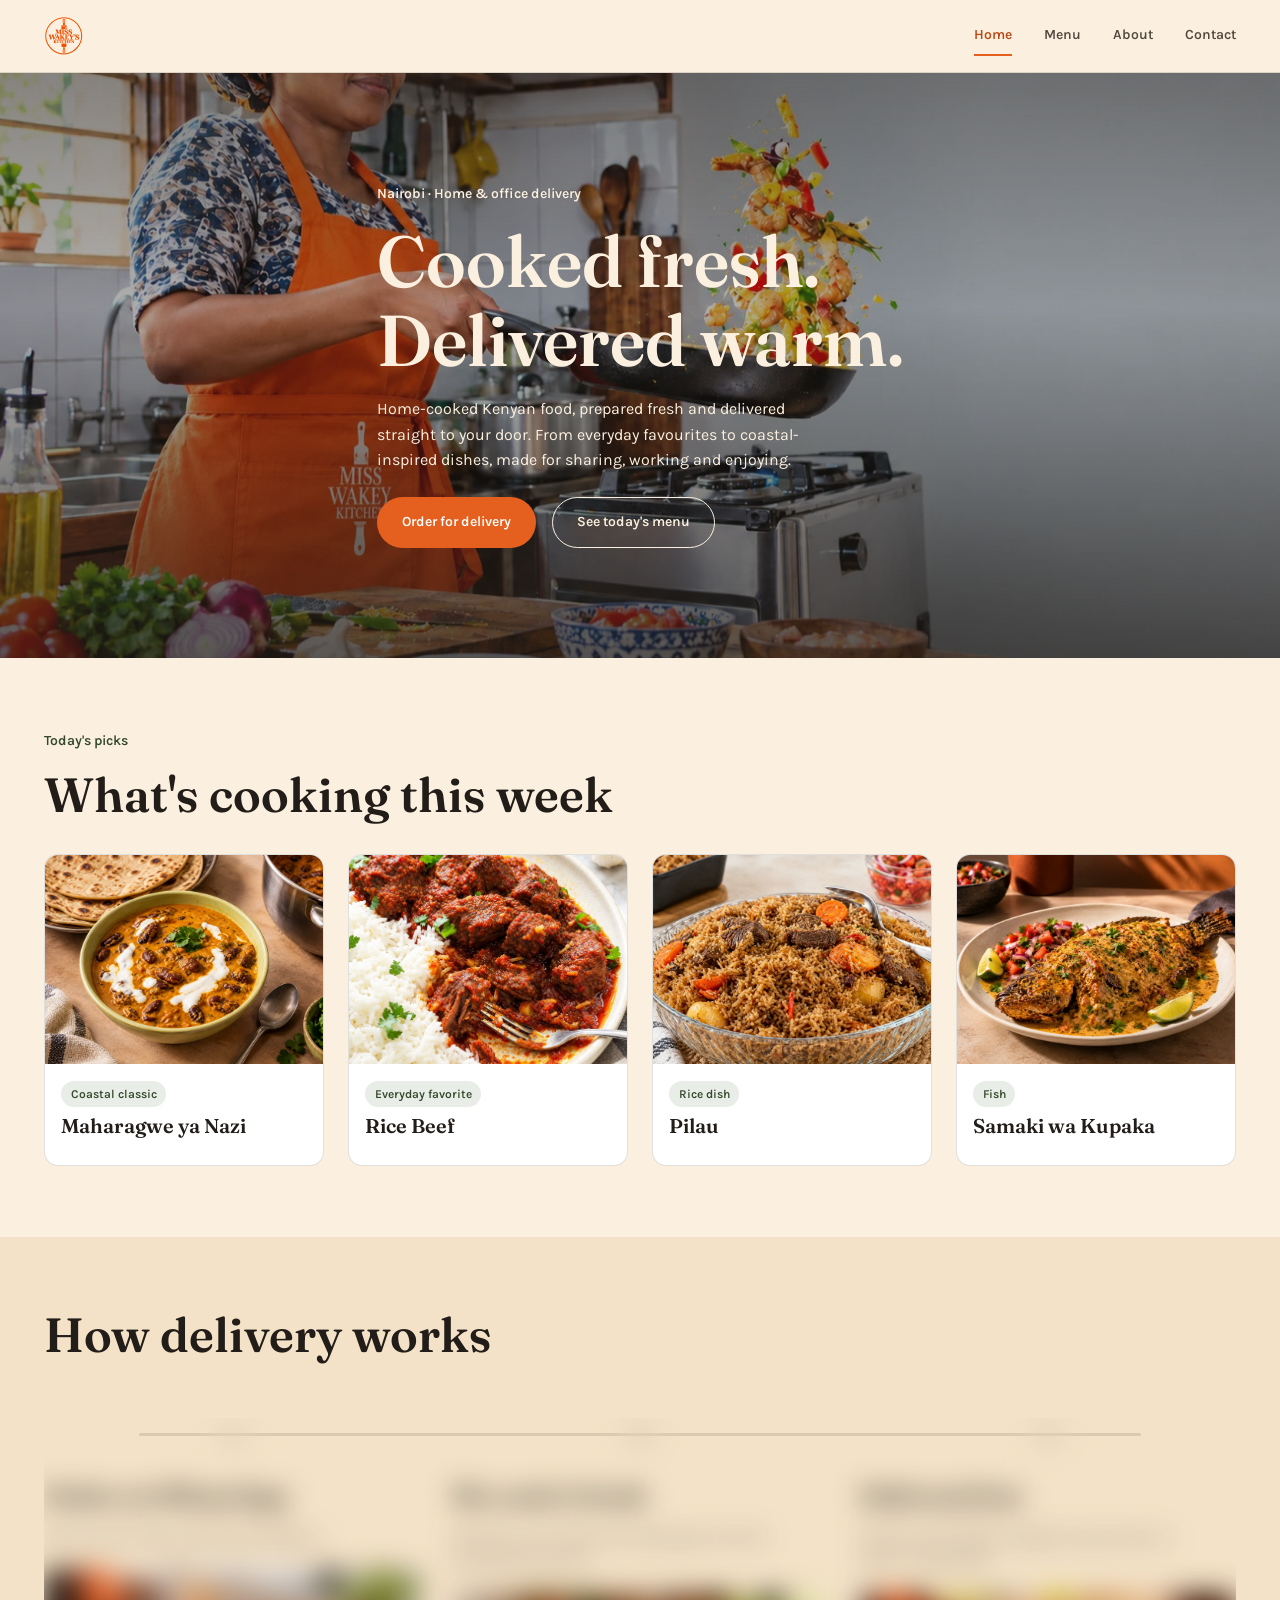
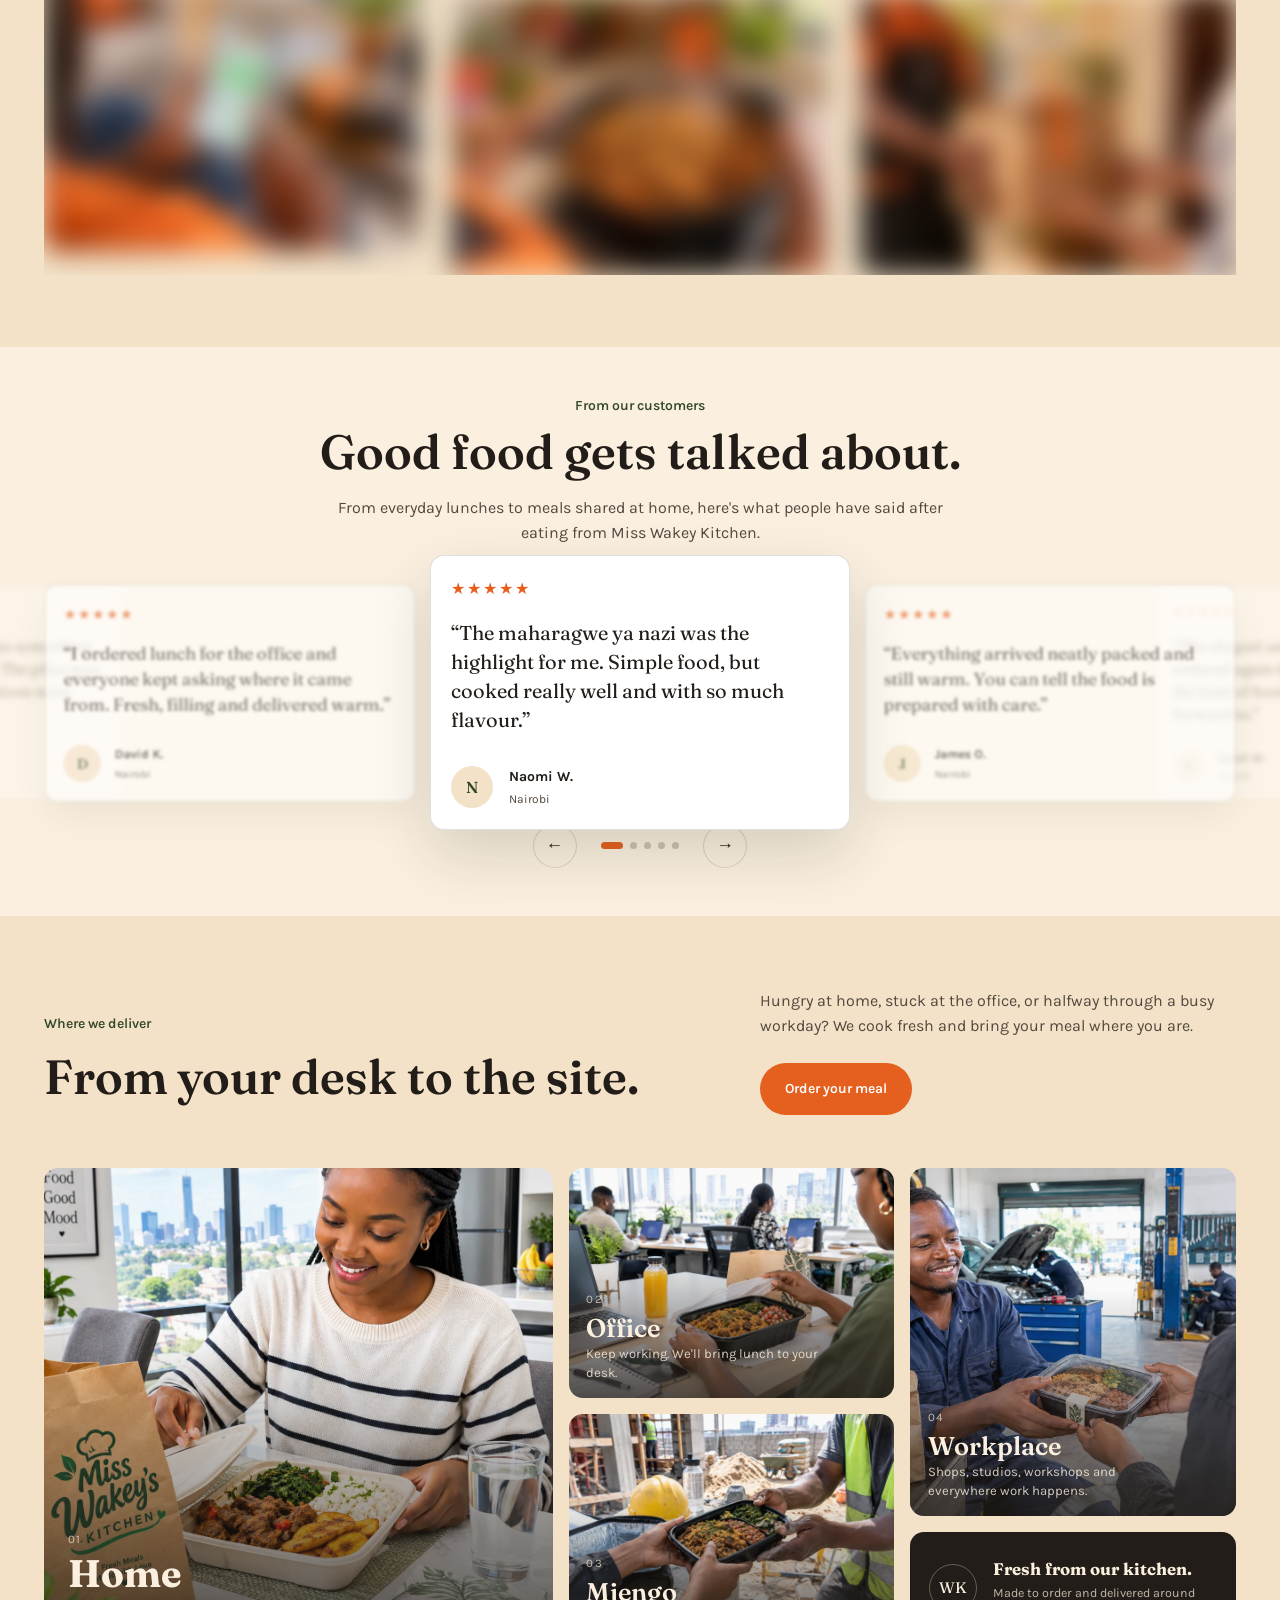
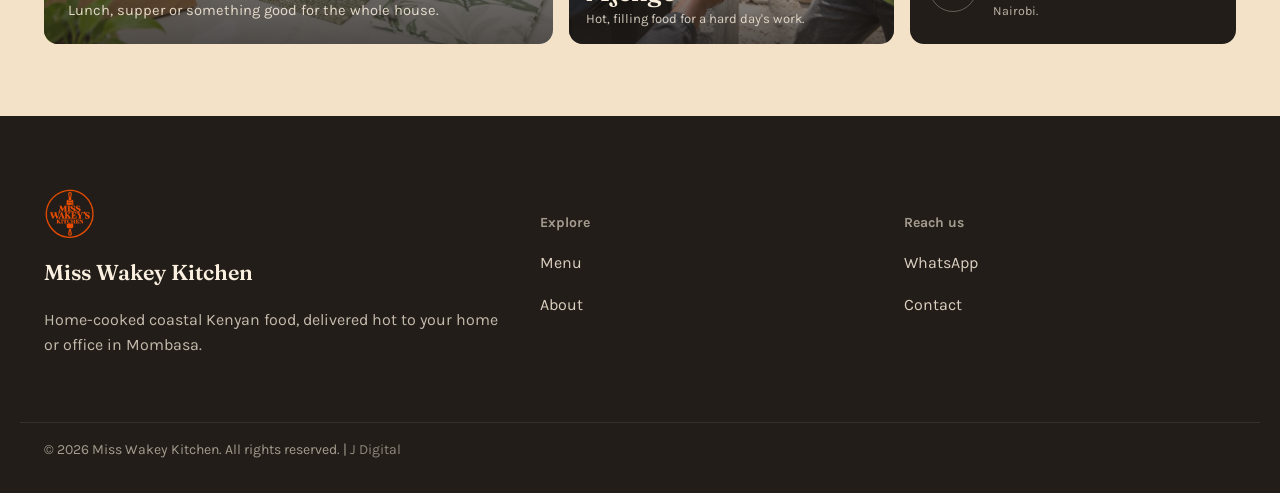
==== commit 1a6ee69e: "Add files via upload" ====
--- a/index.html
+++ b/index.html
@@ -71,7 +71,7 @@
       <h1 class="hero__title">Cooked fresh.<br>Delivered warm.</h1>
       <p class="hero__desc">Home-cooked Kenyan food, prepared fresh and delivered straight to your door. From everyday favourites to coastal-inspired dishes, made for sharing, working and enjoying.</p>
       <div class="hero__cta">
-        <a href="https://wa.me/254746419205" class="btn btn--primary">Order for delivery</a>
+        <a href="https://wa.me/254715138478" class="btn btn--primary">Order for delivery</a>
         <a href="menu.html" class="btn btn--ghost">See today's menu</a>
       </div>
     </div>
@@ -94,14 +94,14 @@
           <div class="cook-card__img"><img src="images-webp/food/pilau.webp" alt="Pilau na Nyama"></div>
           <div class="cook-card__body">
             <span class="cook-card__tag">Rice dish</span>
-            <h3 class="cook-card__name">Pilau na Nyama</h3>
+            <h3 class="cook-card__name">Pilau</h3>
           </div>
         </article>
         <article class="cook-card" style="--i:2">
-          <div class="cook-card__img"><img src="images-webp/food/ugali-nyama.webp" alt="Ugali na Nyama Choma"></div>
+          <div class="cook-card__img"><img src="images-webp/food/beef-rice.webp" alt="Rice Beef"></div>
           <div class="cook-card__body">
             <span class="cook-card__tag">Everyday favorite</span>
-            <h3 class="cook-card__name">Ugali na Nyama</h3>
+            <h3 class="cook-card__name">Rice Beef</h3>
           </div>
         </article>
         <article class="cook-card" style="--i:3">
@@ -301,7 +301,7 @@
           Hungry at home, stuck at the office, or halfway through a busy
           workday? We cook fresh and bring your meal where you are.
         </p>
-        <a href="https://wa.me/254746419205" class="btn btn--primary">Order your meal</a>
+        <a href="https://wa.me/254715138478" class="btn btn--primary">Order your meal</a>
       </div>
     </div>
 
@@ -392,7 +392,7 @@
     </div>
     <div>
       <h5>Reach us</h5>
-      <p><a href="https://wa.me/254746419205">WhatsApp</a></p>
+      <p><a href="https://wa.me/254715138478">WhatsApp</a></p>
       <p><a href="contact.html">Contact</a></p>
     </div>
   </div>
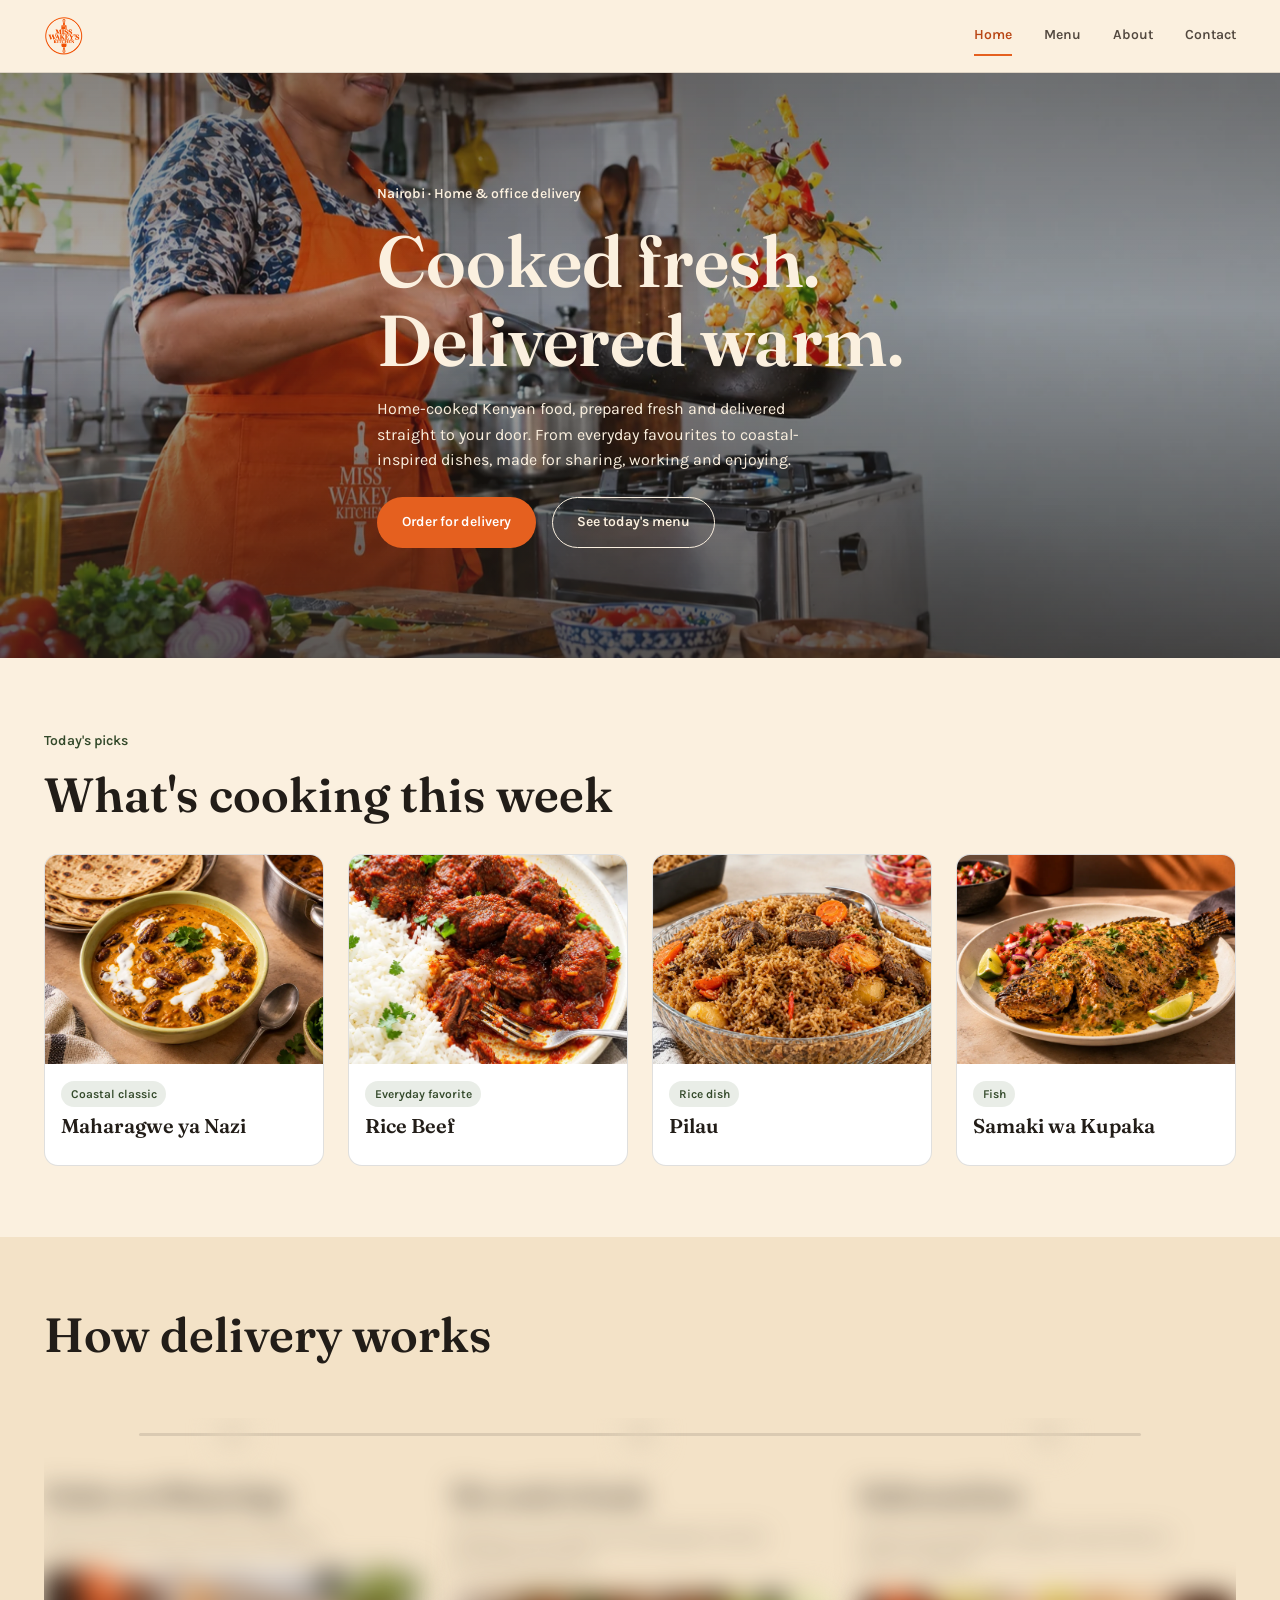
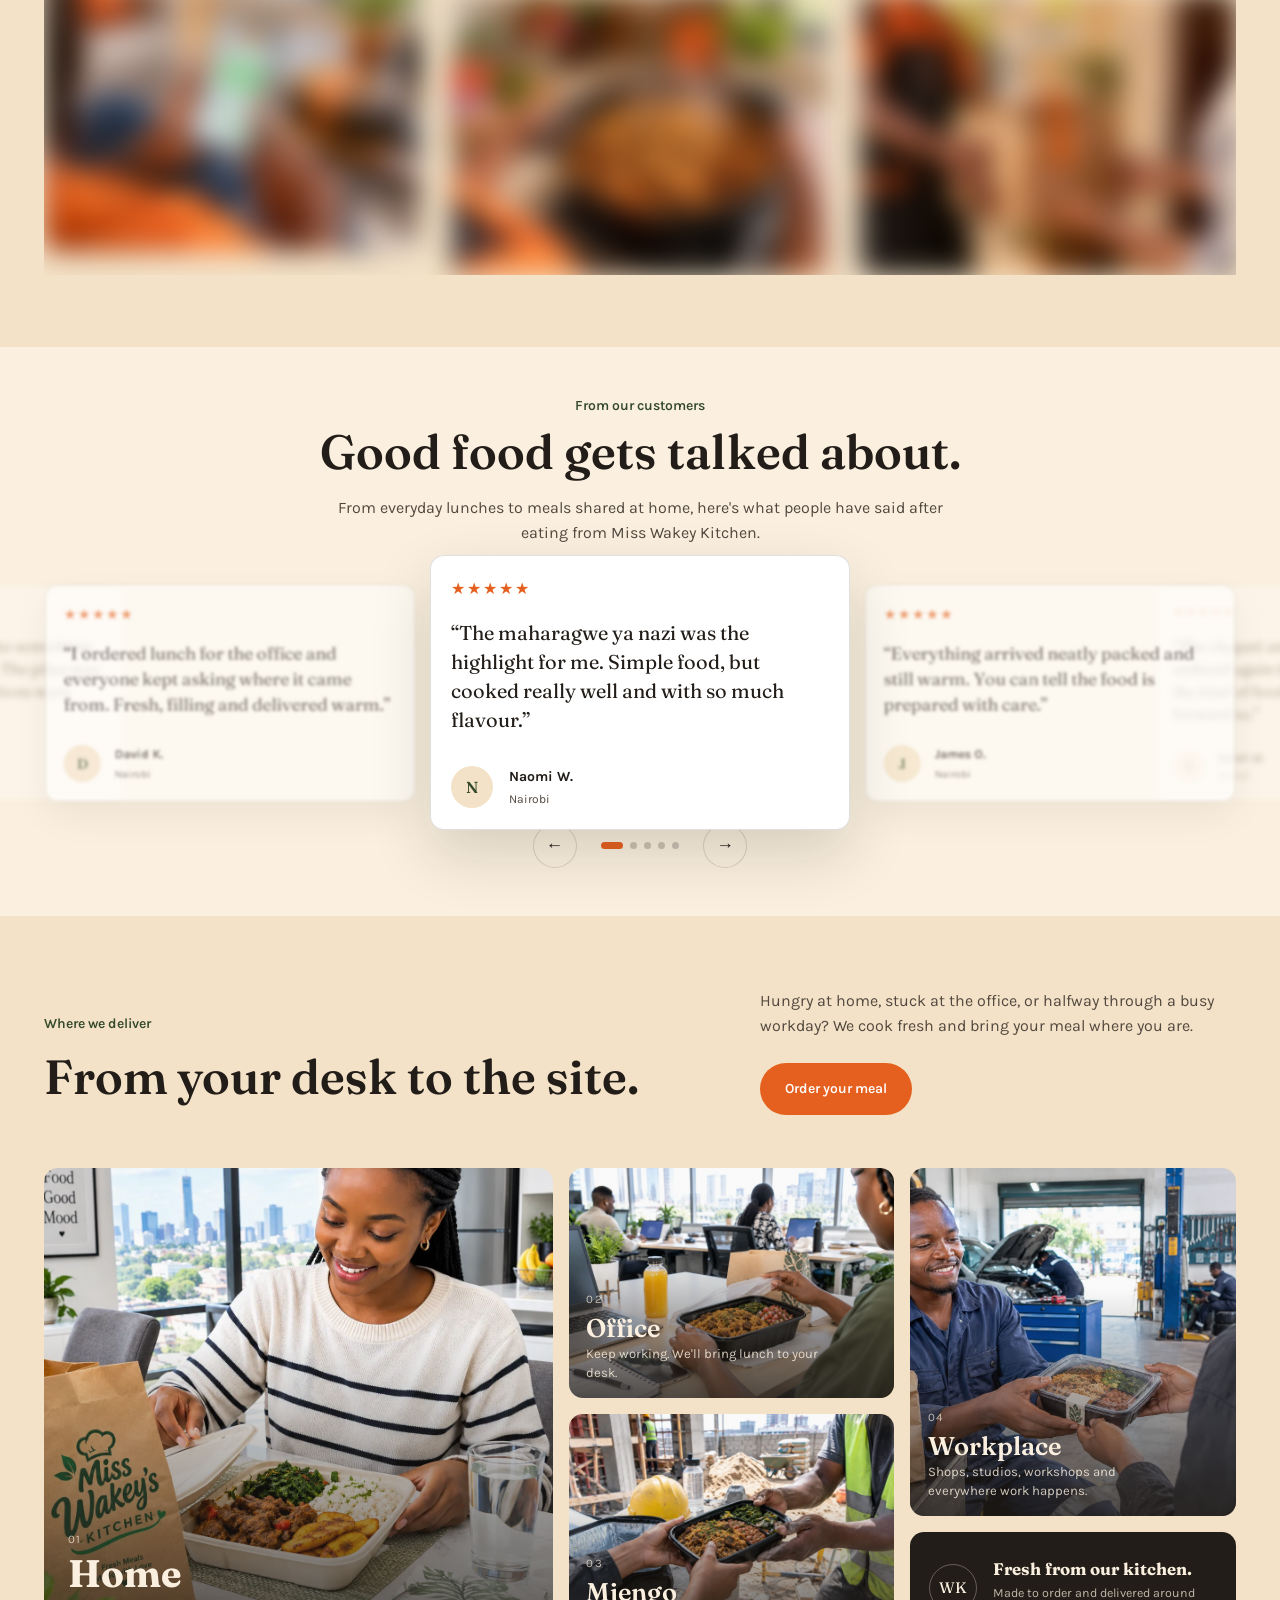
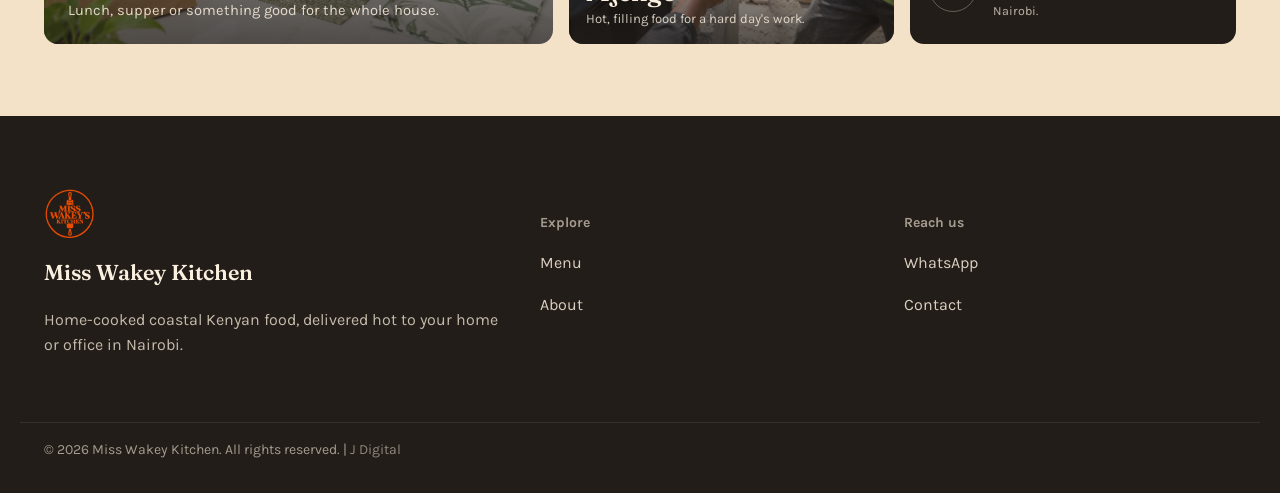
==== commit c9c07dfb: "Add files via upload" ====
--- a/index.html
+++ b/index.html
@@ -18,7 +18,7 @@
 <meta property="og:title" content="Miss Wakey Kitchen | Homemade Food Delivery in Nairobi">
 <meta property="og:description" content="Fresh homemade Kenyan and coastal-inspired meals prepared for home and office delivery in Nairobi.">
 <meta property="og:url" content="https://misswakeyskitchen.netlify.app//">
-<meta property="og:image" content="https://misswakeyskitchen.netlify.app//images-webp/og/og-image.webp">
+<meta property="og:image" content="https://misswakeyskitchen.netlify.app/images-webp/og/og-image.webp">
 <meta property="og:image:alt" content="Fresh homemade food prepared by Miss Wakey Kitchen">
 <meta property="og:locale" content="en_KE">
 
@@ -26,7 +26,7 @@
 <meta name="twitter:card" content="summary_large_image">
 <meta name="twitter:title" content="Miss Wakey Kitchen | Homemade Food Delivery in Nairobi">
 <meta name="twitter:description" content="Fresh homemade Kenyan and coastal-inspired meals for home and office delivery in Nairobi.">
-<meta name="twitter:image" content="https://misswakeyskitchen.netlify.app//images-webp/og/og-image.webp">
+<meta name="twitter:image" content="https://misswakeyskitchen.netlify.app/images-webp/og/og-image.webp">
 <meta name="twitter:image:alt" content="Fresh homemade food prepared by Miss Wakey Kitchen">
 
 <!-- Mobile / theme -->
@@ -153,7 +153,7 @@
           <div class="step__number">03</div>
           <div class="step__content">
             <h3>Delivered hot</h3>
-            <p>Packed and brought straight to your home or office in Mombasa.</p>
+            <p>Packed and brought straight to your home or office in Nairobi.</p>
           </div>
           <img
             class="step__img"
@@ -383,7 +383,7 @@
     <div>
       <img src="images/logo/logo-mark.png" alt="Miss Wakey Kitchen" class="footer-logo">
       <p class="brand" style="color:var(--color-paper)">Miss Wakey Kitchen</p>
-      <p style="color:var(--color-paper); opacity:.75;">Home-cooked coastal Kenyan food, delivered hot to your home or office in Mombasa.</p>
+      <p style="color:var(--color-paper); opacity:.75;">Home-cooked coastal Kenyan food, delivered hot to your home or office in Nairobi.</p>
     </div>
     <div>
       <h5>Explore</h5>
